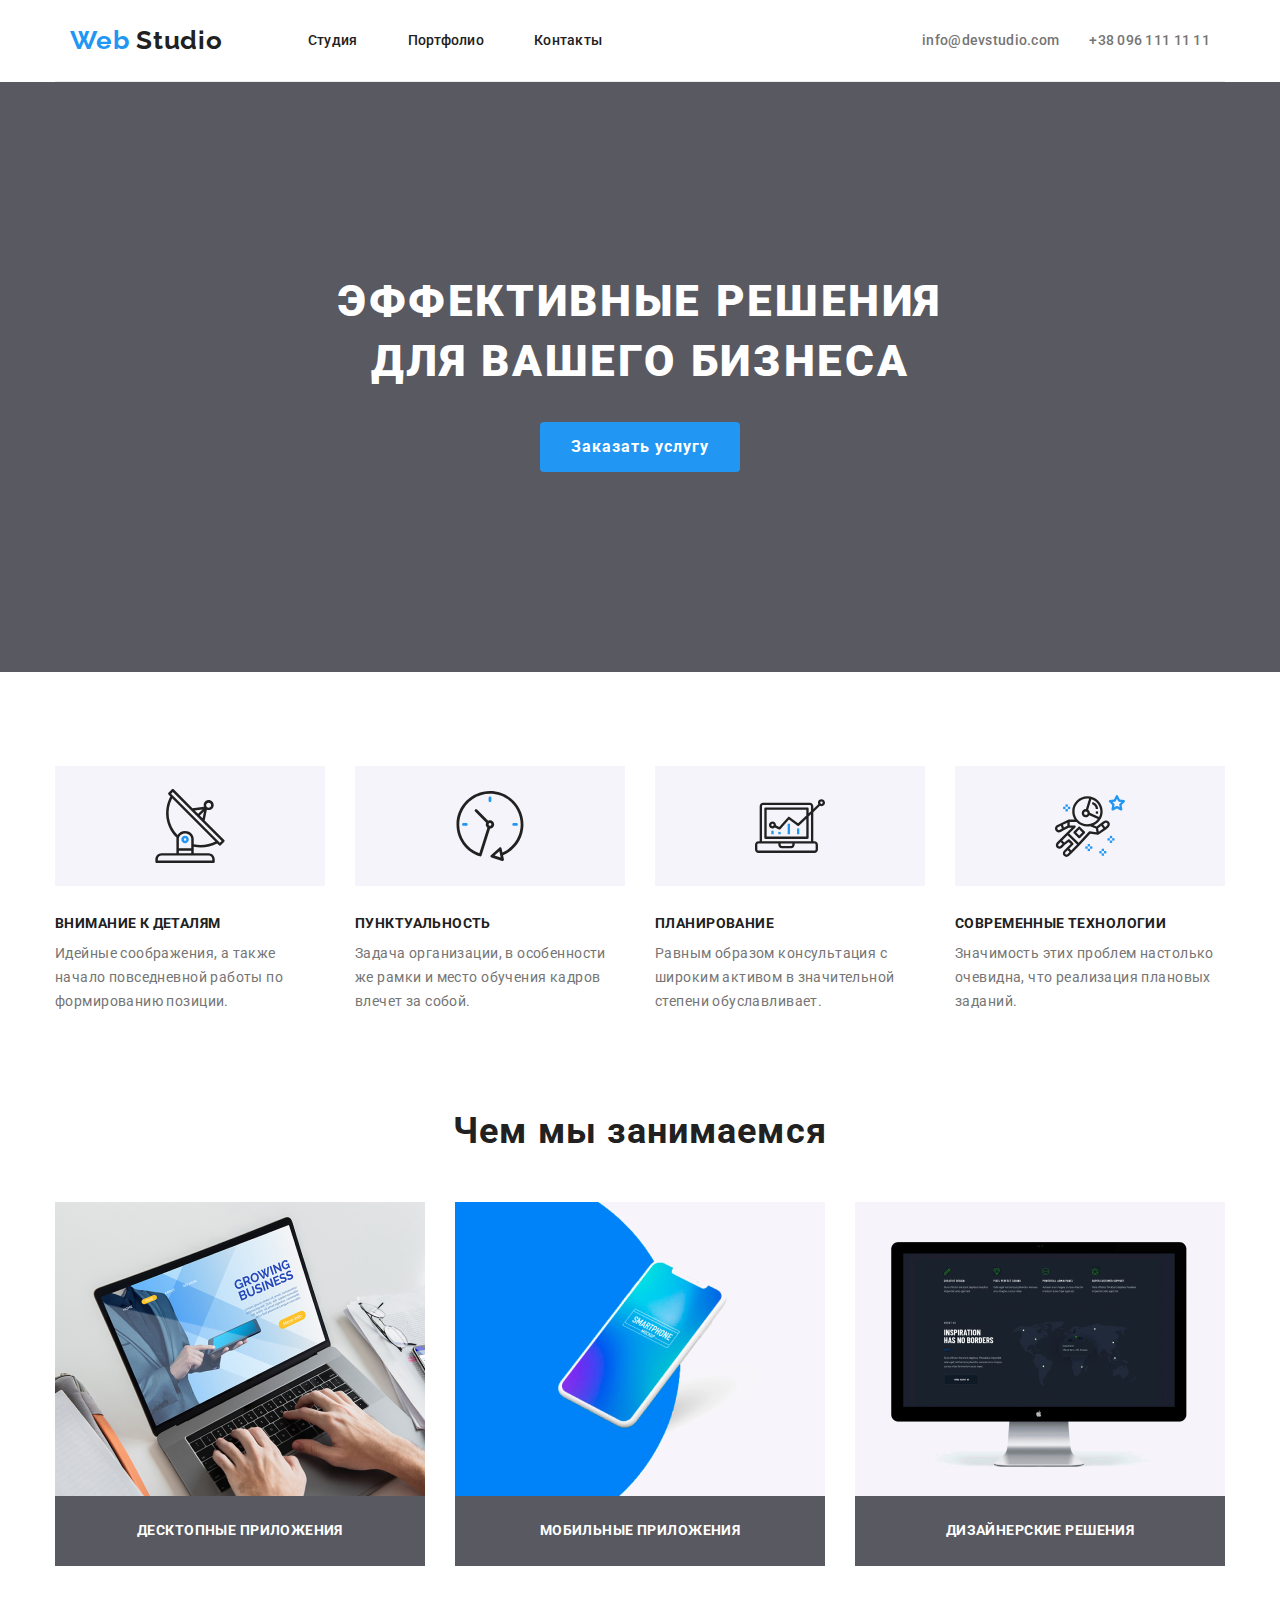
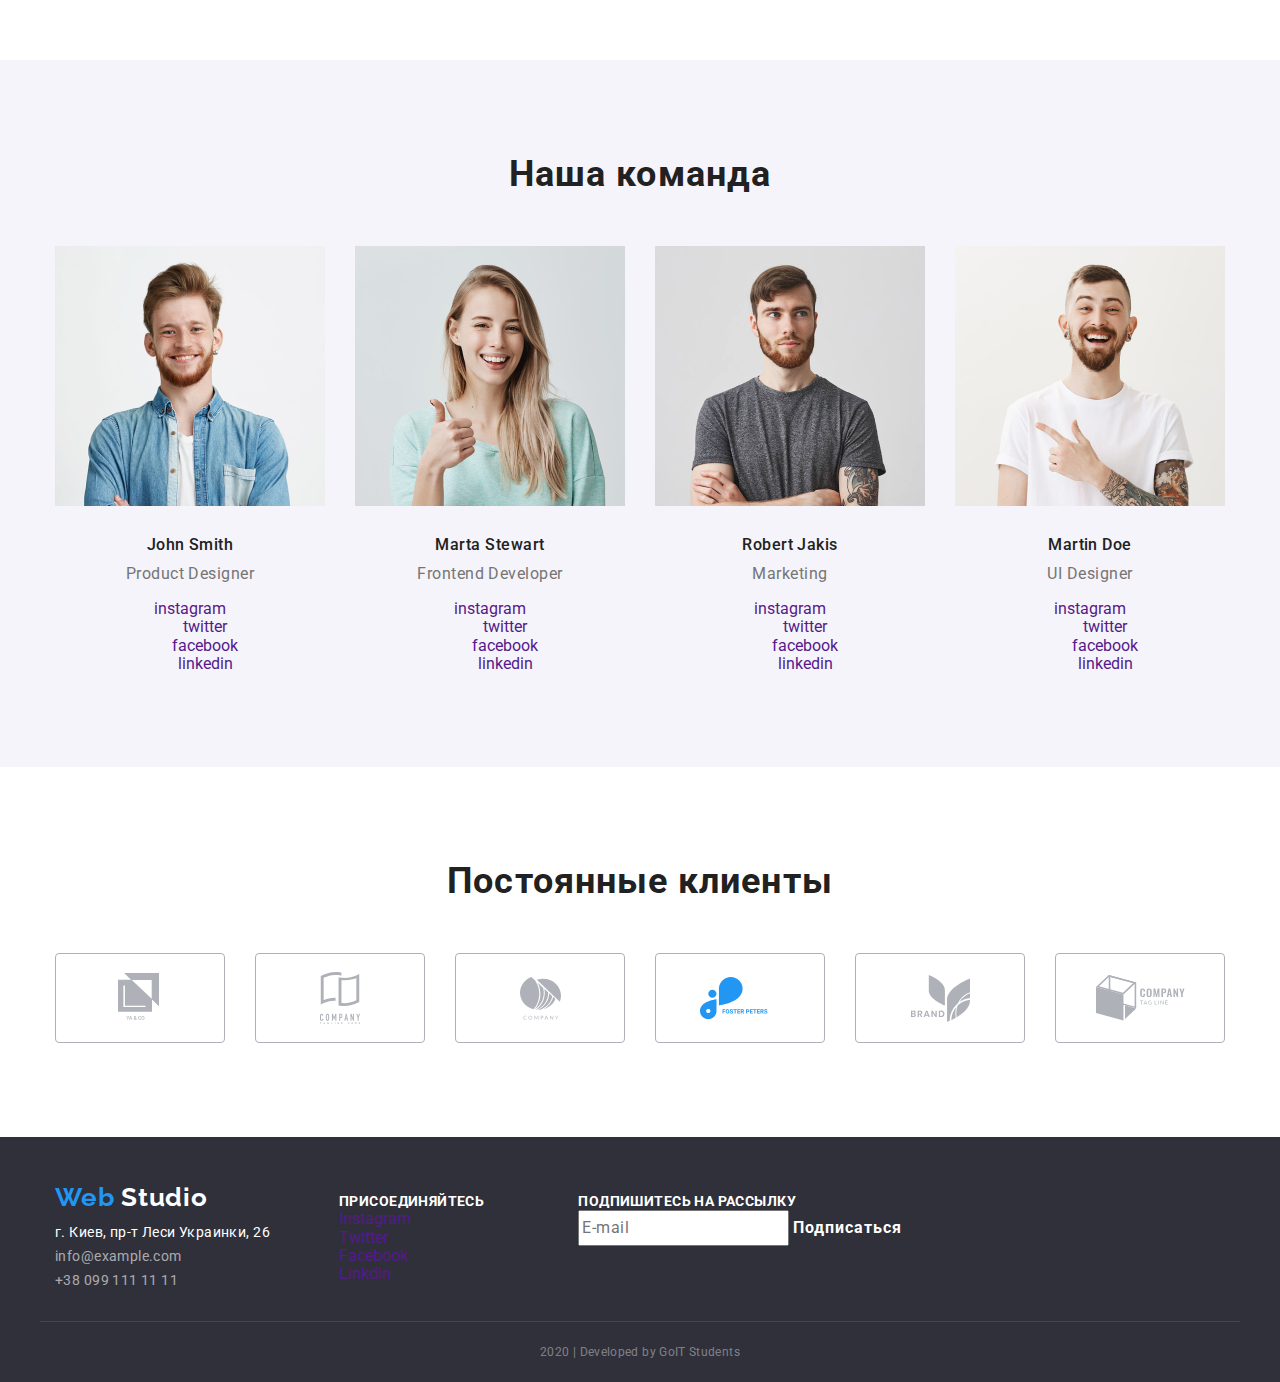
==== index.html @ 7da66ff7 "Добавление базовых файлов" ====
<!DOCTYPE html>
<html lang="ru">
  <head>
    <meta charset="UTF-8" />
    <meta name="viewport" content="width=device-width, initial-scale=1.0" />
    <title>home-work-1</title>
    <link
      href="https://fonts.googleapis.com/css2?family=Raleway:wght@700&family=Roboto:wght@400;500;700&display=swap"
      rel="stylesheet"
    />
    <link rel="stylesheet" href="./css/normalize.css" />
    <link rel="stylesheet" href="./css/styles.css" />
  </head>
  <body>
    <!-- Топ линия -->
    <header>
      <nav class="conteiner site-nav-main">
        <div class="conteiner site-nav-secondary">
          <a href="index.html" class="logo"
            ><span class="logo-firs-half">Web</span>
            <span class="logo-second-half">Studio</span>
          </a>
          <ul class="nav-list">
            <li class="nav-list-item"><a href="./index.html">Студия</a></li>
            <li class="nav-list-item">
              <a href="./portfolio.html">Портфолио</a>
            </li>
            <li class="nav-list-item"><a href="">Контакты</a></li>
          </ul>
          <ul class="contacts">
            <li>
              <a class="our-mail" href="mailto:info@devstudio.com"
                >info@devstudio.com</a
              >
            </li>
            <li>
              <a class="our-phone" href="tel:+38-096-111-11-11"
                >+38 096 111 11 11</a
              >
            </li>
          </ul>
        </div>
      </nav>
    </header>
    <main>
      <!-- Главный банер -->
      <div class="hero-banner">
        <h1 class="hero-title">Эффективные решения для вашего бизнеса</h1>
        <p class="hero-link-p">
          <a class="hero-link" href="">Заказать услугу</a>
        </p>
      </div>
      <!-- Наши преимущества -->
      <section class="advantages-section">
        <ul class="conteiner advantages-list">
          <li>
            <div class="image-conteiner">
              <img src="./images/antena.svg" alt="Антена" width="70" />
            </div>
            <h3>Внимание к деталям</h3>
            <p>
              Идейные соображения, а также начало повседневной работы по
              формированию позиции.
            </p>
          </li>
          <li>
            <div class="image-conteiner">
              <img src="./images/clock.svg" alt="Часы" width="70" />
            </div>
            <h3>Пунктуальность</h3>
            <p>
              Задача организации, в особенности же рамки и место обучения кадров
              влечет за собой.
            </p>
          </li>
          <li>
            <div class="image-conteiner">
              <img src="./images/diagram.svg" alt="Диаграмма" width="70" />
            </div>
            <h3>Планирование</h3>
            <p>
              Равным образом консультация с широким активом в значительной
              степени обуславливает.
            </p>
          </li>
          <li>
            <div class="image-conteiner">
              <img src="./images/astronaut.svg" alt="Астронавт" width="70" />
            </div>
            <h3>Современные технологии</h3>
            <p>
              Значимость этих проблем настолько очевидна, что реализация
              плановых заданий.
            </p>
          </li>
        </ul>
      </section>
      <!-- Чем мы занимаемся -->
      <section class="what-do-we-do-section">
        <div class="conteiner primery-what-do-we-do">
          <h2 class="what-do-we-do-title">Чем мы занимаемся</h2>

          <ul class="what-do-we-do-list">
            <li>
              <a href="">
                <img src="./images/leptop.png" alt="ноутбук" width="370" />
              </a>
              <p>Десктопные приложения</p>
            </li>
            <li>
              <a href="">
                <img src="./images/phone.png" alt="смартфон" width="370" />
              </a>
              <p>Мобильные приложения</p>
            </li>
            <li>
              <a href="">
                <img src="./images/monitor.png" alt="монитор" width="370" />
              </a>
              <p>Дизайнерские решения</p>
            </li>
          </ul>
        </div>
      </section>
      <!-- Наша команда -->
      <section class="our-team-section">
        <div class="conteiner our-team">
          <h2 class="our-team-title">Наша команда</h2>
          <ul class="our-team-list" lang="en">
            <li>
              <img
                src="./images/john-smith.png"
                alt="John Smith's photo"
                width="270"
              />
              <h3>John Smith</h3>
              <p>Product Designer</p>
              <!-- Социальные сети -->
              <ul class="networks">
                <li><a href="">instagram</a></li>
                <li><a href="">twitter</a></li>
                <li><a href="">facebook</a></li>
                <li><a href="">linkedin</a></li>
              </ul>
            </li>
            <li>
              <img
                src="./images/marta-stewart.png"
                alt="Marta Stewart's photo"
                width="270"
              />
              <h3>Marta Stewart</h3>
              <p>Frontend Developer</p>
              <!-- Социальные сети -->
              <ul class="networks">
                <li><a href="">instagram</a></li>
                <li><a href="">twitter</a></li>
                <li><a href="">facebook</a></li>
                <li><a href="">linkedin</a></li>
              </ul>
            </li>
            <li>
              <img
                src="./images/robert-jakis.png"
                alt="Robert Jakis's photo"
                width="270"
              />
              <h3>Robert Jakis</h3>
              <p>Marketing</p>
              <!-- Социальные сети -->
              <ul class="networks">
                <li><a href="">instagram</a></li>
                <li><a href="">twitter</a></li>
                <li><a href="">facebook</a></li>
                <li><a href="">linkedin</a></li>
              </ul>
            </li>
            <li>
              <img
                src="./images/martin-doe.png"
                alt="Martin Doe's photo"
                width="270"
              />
              <h3>Martin Doe</h3>
              <p>UI Designer</p>
              <!-- Социальные сети -->
              <ul class="networks">
                <li><a href="">instagram</a></li>
                <li><a href="">twitter</a></li>
                <li><a href="">facebook</a></li>
                <li><a href="">linkedin</a></li>
              </ul>
            </li>
          </ul>
        </div>
      </section>
      <!-- Постоянные клиенты -->
      <section class="cusnomer-section">
        <div class="conteiner customer">
          <h2 class="customer-title">Постоянные клиенты</h2>
          <ul class="customer-list">
            <li>
              <a href=""
                ><img src="./images/our-clients/logo-1.svg" alt="логотип 1"
              /></a>
            </li>
            <li>
              <a href=""
                ><img src="./images/our-clients/logo-2.svg" alt="логотип 2"
              /></a>
            </li>
            <li>
              <a href=""
                ><img src="./images/our-clients/logo-3.svg" alt="логотип 3"
              /></a>
            </li>
            <li>
              <a href=""
                ><img src="./images/our-clients/logo-4.svg" alt="логотип 4"
              /></a>
            </li>
            <li>
              <a href=""
                ><img src="./images/our-clients/logo-5.svg" alt="логотип 5"
              /></a>
            </li>
            <li>
              <a href=""
                ><img src="./images/our-clients/logo-6.svg" alt="логотип 6"
              /></a>
            </li>
          </ul>
        </div>
      </section>
    </main>
    <!-- Нижняя строка с контактами -->
    <footer>
      <section class="last-section">
        <div class="conteiner last-box">
          <div class="conteiner-logo&address">
            <p class="logo">
              <span class="logo-firs-half">Web</span>
              <span class="logo-seconf-half">Studio</span>
            </p>
            <address>
              <ul class="address-list">
                <li>г. Киев, пр-т Леси Украинки, 26</li>
                <li><a href="mailto:info@example.com">info@example.com</a></li>
                <li><a href="tel:+38-099-111-11-11">+38 099 111 11 11</a></li>
              </ul>
            </address>
          </div>
          <div class="conteiner-join-us">
            <p class="offer-to-join-us">Присоединяйтесь</p>
            <ul>
              <li><a href="">Instagram</a></li>
              <li><a href="">Twitter</a></li>
              <li><a href="">Facebook</a></li>
              <li><a href="">Linkdin</a></li>
            </ul>
          </div>
          <div class="conteiner-subscribe">
            <p class="offer-to-subscribe">Подпишитесь на рассылку</p>
            <input class="mail-sign" type="text" placeholder="E-mail" />
            <a class="subscribe-link" href="">Подписаться</a>
          </div>
        </div>
      </section>
      <div class="conteiner-developer">
        <p class="developer-information">2020 | Developed by GoIT Students</p>
      </div>
    </footer>
  </body>
</html>
---- css/styles.css ----
html {
  box-sizing: border-box;
}

*,
*::before,
*::after {
  box-sizing: inherit;
}

:root {
  --title-text-color: #212121;
  --secondary-text-color: #ffffff;
  --accent-text-color: #2196f3;
}

/*палитра
основной background: #E5E5E5
background блоков 1: #FFFFFF;
background блоков 2 #F5F4FA
ссылок rgba(47, 48, 58, 0.8);
background футера: #2F303A
background интерактивных элементов: rgba(33, 150, 243, 0.9)*/
/*
цвет основноготекста #757575
Цвет второстепенного текста #FFFFFF
цвет заголовков #212121
цвет 1 логотипа #2196F3;
цыет 2 логотипа #212121
Цвет акцентов #2196F3 */

body {
  margin: 0;
  font-family: "Roboto", sans-serif;

  color: #757575;
}

ul,
p,
h1 {
  margin-block-end: 0;
  margin-block-start: 0;
  padding-inline-start: 0;
}

li {
  list-style: none;
}
img {
  display: block;
}
.logo {
  margin: 0;
  font-family: "Raleway", sans-serif;
  font-weight: 700;
  font-size: 26px;
  line-height: 1.19;
  letter-spacing: 0.03em;
}

a {
  text-decoration: none;
}
/* Топ линия */
.logo-firs-half {
  color: #2196f3;
}
.logo-second-half {
  color: #212121;
}
.nav-list a:focus,
.nav-list a:hover {
  color: var(--accent-text-color);
}
.nav-list a {
  color: var(--title-text-color);
  font-weight: 500;
  font-size: 14px;
  line-height: 1.14em;
  letter-spacing: 0.02em;
}
.nav-list {
  display: inline-flex;
  padding: 0;
  margin: 0;
  margin-left: 85px;
}
.nav-list-item:not(:last-child) {
  margin-right: 50px;
}
.contacts {
  margin: 0;
  padding: 0;
  display: inline-flex;
  margin-left: auto;
}
.conteiner {
  padding-left: 15px;
  padding-right: 15px;
  width: 1200px;
  margin-left: auto;
  margin-right: auto;
}
.site-nav-main {
  display: flex;
  align-items: center;
}
.site-nav-secondary {
  display: flex;
  align-items: center;
  padding-top: 25px;
  padding-bottom: 25px;
  border-bottom: 1px solid #ececec;
}
.contacts .our-mail {
  margin-right: 30px;
  font-weight: 500;
  font-size: 14px;
  line-height: 1.14em;
  letter-spacing: 0.02em;
  color: #757575;
}
.contacts .our-mail:focus,
.contacts .our-mail:hover {
  color: var(--accent-text-color);
}
.contacts .our-phone {
  font-weight: 500;
  font-size: 14px;
  line-height: 1.14em;
  letter-spacing: 0.02em;
  color: #757575;
}
.contacts .our-phone:focus,
.contacts .our-phone:hover {
  color: var(--accent-text-color);
}
/* Главный банер */
.hero-banner {
  text-align: center;
  padding-top: 190px;
  padding-bottom: 200px;
  background: rgba(47, 48, 58, 0.8);
}
.hero-title {
  display: inline-block;
  max-width: 696px;
  margin-bottom: 30px;
  font-weight: 900;
  font-size: 44px;
  line-height: 1.36em;
  letter-spacing: 0.06em;
  text-transform: uppercase;
  color: var(--secondary-text-color);
}
.hero-link {
  min-width: 200px;
  display: inline-block;
  padding: 10px 31px;
  border: transparent;
  border-radius: 4px;
  text-align: center;
  font-weight: 700;
  font-size: 16px;
  line-height: 1.87em;
  letter-spacing: 0.06em;
  color: var(--secondary-text-color);
  min-height: 50px;
  background: #2196f3;
}
.hero-link:focus,
.hero-link:hover {
  color: var(--accent-text-color);
}
/* Наши преимущества */
.advantages-section {
  padding-bottom: 94px;
  padding-top: 94px;
}
.our-advantages {
  display: flex;
}
.advantages-list {
  display: flex;
  flex-direction: row;
  justify-content: space-between;
}
.advantages-list li {
  border-radius: 4px;
  width: 270px;
}
.image-conteiner {
  display: flex;
  justify-content: center;
  align-items: center;
  height: 120px;
  background: #f5f4fa;
  margin-bottom: 30px;
}
.advantages-list img {
  display: block;
}
.advantages-list h3 {
  display: block;
  height: 16px;
  margin: 0;
  font-weight: 700;
  font-size: 14px;
  line-height: 1.14em;
  letter-spacing: 0.03em;
  text-transform: uppercase;
  color: var(--title-text-color);
  margin-bottom: 10px;
}

.advantages-list p {
  display: block;
  height: 75px;
  margin: 0;
  font-size: 14px;
  line-height: 1.71;
  letter-spacing: 0.03em;
}
/* Чем мы занимаемся */
.what-do-we-do-section {
  padding-bottom: 94px;
}
.primery-what-do-we-do {
  display: flex;
  flex-direction: column;
  text-align: center;
}
.what-do-we-do-list {
  display: flex;
  flex-direction: row;
  margin-top: 50px;
  flex-wrap: nowrap;
}

.what-do-we-do-title {
  margin: 0;
  font-weight: 700;
  font-size: 36px;
  line-height: 1.16em;
  letter-spacing: 0.03em;
  color: var(--title-text-color);
}
.what-do-we-do-list li {
  display: flex;
  flex-direction: column;
}
.what-do-we-do-list li:not(:first-child) {
  margin-left: 30px;
}
.what-do-we-do-list p {
  height: 70px;
  display: inline-block;
  text-align: center;
  padding-top: 27px;
  padding-bottom: 27px;
  background: rgba(47, 48, 58, 0.8);
  font-weight: 700;
  font-size: 14px;
  line-height: 1.14em;
  letter-spacing: 0.03em;
  text-transform: uppercase;
  color: var(--secondary-text-color);
}
.what-do-we-do-list a:focus,
.what-do-we-do-list a:hover {
  color: var(--accent-text-color);
}
/* Наша команда */
.our-team-section {
  background: #f5f4fa;
  padding-top: 94px;
  padding-bottom: 94px;
}
.our-team {
  text-align: center;
}
.our-team-title {
  margin-block-end: 0;
  margin-block-start: 0;
  font-weight: 700;
  font-size: 36px;
  line-height: 1.16em;
  letter-spacing: 0.03em;
  color: var(--title-text-color);
}
.our-team-list {
  display: flex;
  margin-top: 50px;
}
.our-team-list li:not(:first-child) {
  margin-left: 30px;
}
.our-team-list h3 {
  margin: 0;
  margin-top: 30px;
  font-weight: 500;
  font-size: 16px;
  line-height: 1.18em;
  letter-spacing: 0.03em;
  color: var(--title-text-color);
}
.our-team-list p {
  margin: 0;
  margin-top: 10px;
  font-size: 16px;
  line-height: 1.18em;
  letter-spacing: 0.03em;
}
.networks {
  margin-top: 16px;
}
/* Постоянные клиенты */
.cusnomer-section {
  padding-top: 94px;
  padding-bottom: 94px;
}
.customer {
  text-align: center;
}
.customer-list {
  display: flex;
  margin-top: 50px;
}

.customer-list li {
  display: flex;
  align-items: center;
  justify-content: center;
  width: 170px;
  height: 90px;
  border: 1px solid #afb1b8;
  border-radius: 4px;
}
.customer-list li:not(:first-child) {
  margin-left: 30px;
}
.customer-list a {
  display: inline-block;
}
.customer-title {
  margin: 0;
  font-weight: 700;
  font-size: 36px;
  line-height: 1.16em;
  letter-spacing: 0.03em;
  color: var(--title-text-color);
}

/* Нижняя строка с контактами */

footer {
  background: #2f303a;
}
.last-box {
  display: flex;
  align-items: baseline;
  padding-top: 45px;
  padding-bottom: 28px;
  border-bottom: 1px solid rgba(255, 255, 255, 0.1);
}
footer .logo-seconf-half {
  color: #ffffff;
}

.address-list {
  margin-top: 8px;
}

.address-list li {
  font-weight: 400;
  font-size: 14px;
  line-height: 1.71em;
  letter-spacing: 0.03em;
  color: var(--secondary-text-color);
  font-style: normal;
}
.address-list a {
  font-weight: 400;
  font-size: 14px;
  line-height: 1.71em;
  letter-spacing: 0.03em;
  color: rgba(255, 255, 255, 0.6);
  font-style: normal;
}
.address-list a:focus,
.address-list a:hover {
  color: var(--accent-text-color);
}
.conteiner-join-us {
  margin-left: 69px;
}
.offer-to-join-us {
  margin: 0;
  font-weight: 700;
  font-size: 14px;
  line-height: 1.14em;
  letter-spacing: 0.03em;
  text-transform: uppercase;
  color: var(--secondary-text-color);
}
.conteiner-subscribe {
  margin-left: 94px;
}
.offer-to-subscribe {
  margin: 0;
  font-weight: 700;
  font-size: 14px;
  line-height: 1.14em;
  letter-spacing: 0.03em;
  text-transform: uppercase;
  color: var(--secondary-text-color);
}

.mail-sign {
  font-size: 16px;
  line-height: 1.87em;
  letter-spacing: 0.03em;
  color: rgba(255, 255, 255, 0.6);
}

.subscribe-link {
  font-weight: 700;
  font-size: 16px;
  line-height: 1.87em;
  letter-spacing: 0.06em;
  color: var(--secondary-text-color);
}
.subscribe-link:focus,
.subscribe-link:hover {
  color: var(--accent-text-color);
}
.conteiner-developer {
  height: 60px;
  text-align: center;
  padding-top: 18px;
  padding-bottom: 21px;
}
.developer-information {
  display: block;
  font-size: 12px;
  line-height: 2em;
  letter-spacing: 0.03em;
  color: rgba(255, 255, 255, 0.4);
}
/* Основная секция портфолио */
.main-section {
  display: flex;
  flex-direction: column;
  padding-top: 94px;
  padding-bottom: 94px;
}

.portfolio-filtr-list {
  display: flex;
  margin-left: auto;
  margin-right: auto;
  margin-bottom: 50px;
}

.portfolio-filtr-list li {
  background: #f5f4fa;
  border-radius: 4px;
}
.portfolio-filtr-list li:not(:first-child) {
  margin-left: 8px;
}

.portfolio-filtr-list a {
  display: inline-block;
  padding: 6px 22px;

  align-items: baseline;
  font-weight: 500;
  font-size: 16px;
  line-height: 1.62em;
  letter-spacing: 0.03em;
  color: var(--title-text-color);
}
.portfolio-filtr-list a:focus,
.portfolio-filtr-list a:hover {
  color: var(--accent-text-color);
}
.portfolio-item-list {
  display: flex;
  flex-wrap: wrap;
}
.portfolio-item {
  width: 370px;
}
.portfolio-item:not(:nth-child(3n + 1)) {
  margin-left: 30px;
}
.portfolio-item:not(:nth-last-child(-n + 3)) {
  margin-bottom: 30px;
}
.item-comment {
  display: none;
  font-size: 18px;
  line-height: 1.56em;
  letter-spacing: 0.03em;
  color: var(--secondary-text-color);
}
.portfolio-item-link {
  display: block;
}
.card-content {
  padding: 20px 24px;
  background: #ffffff;
  border-left: 1px solid #eeeeee;
  border-right: 1px solid #eeeeee;
  border-bottom: 1px solid #eeeeee;
}
.portfolio-item-title {
  padding-top: 20px;
  font-weight: 700;
  font-size: 18px;
  line-height: 2em;
  letter-spacing: 0.06em;
  color: var(--title-text-color);
}
.portfolio-item-title:focus,
.portfolio-item-title:hover {
  color: var(--accent-text-color);
}
.portfolio-item-type {
  display: inline-block;
  margin-top: 4px;
  font-size: 16px;
  line-height: 1.87em;
  letter-spacing: 0.03em;
  color: #757575;
}

.portfolio-item-type:focus,
.portfolio-item-type:hover {
  color: var(--accent-text-color);
}
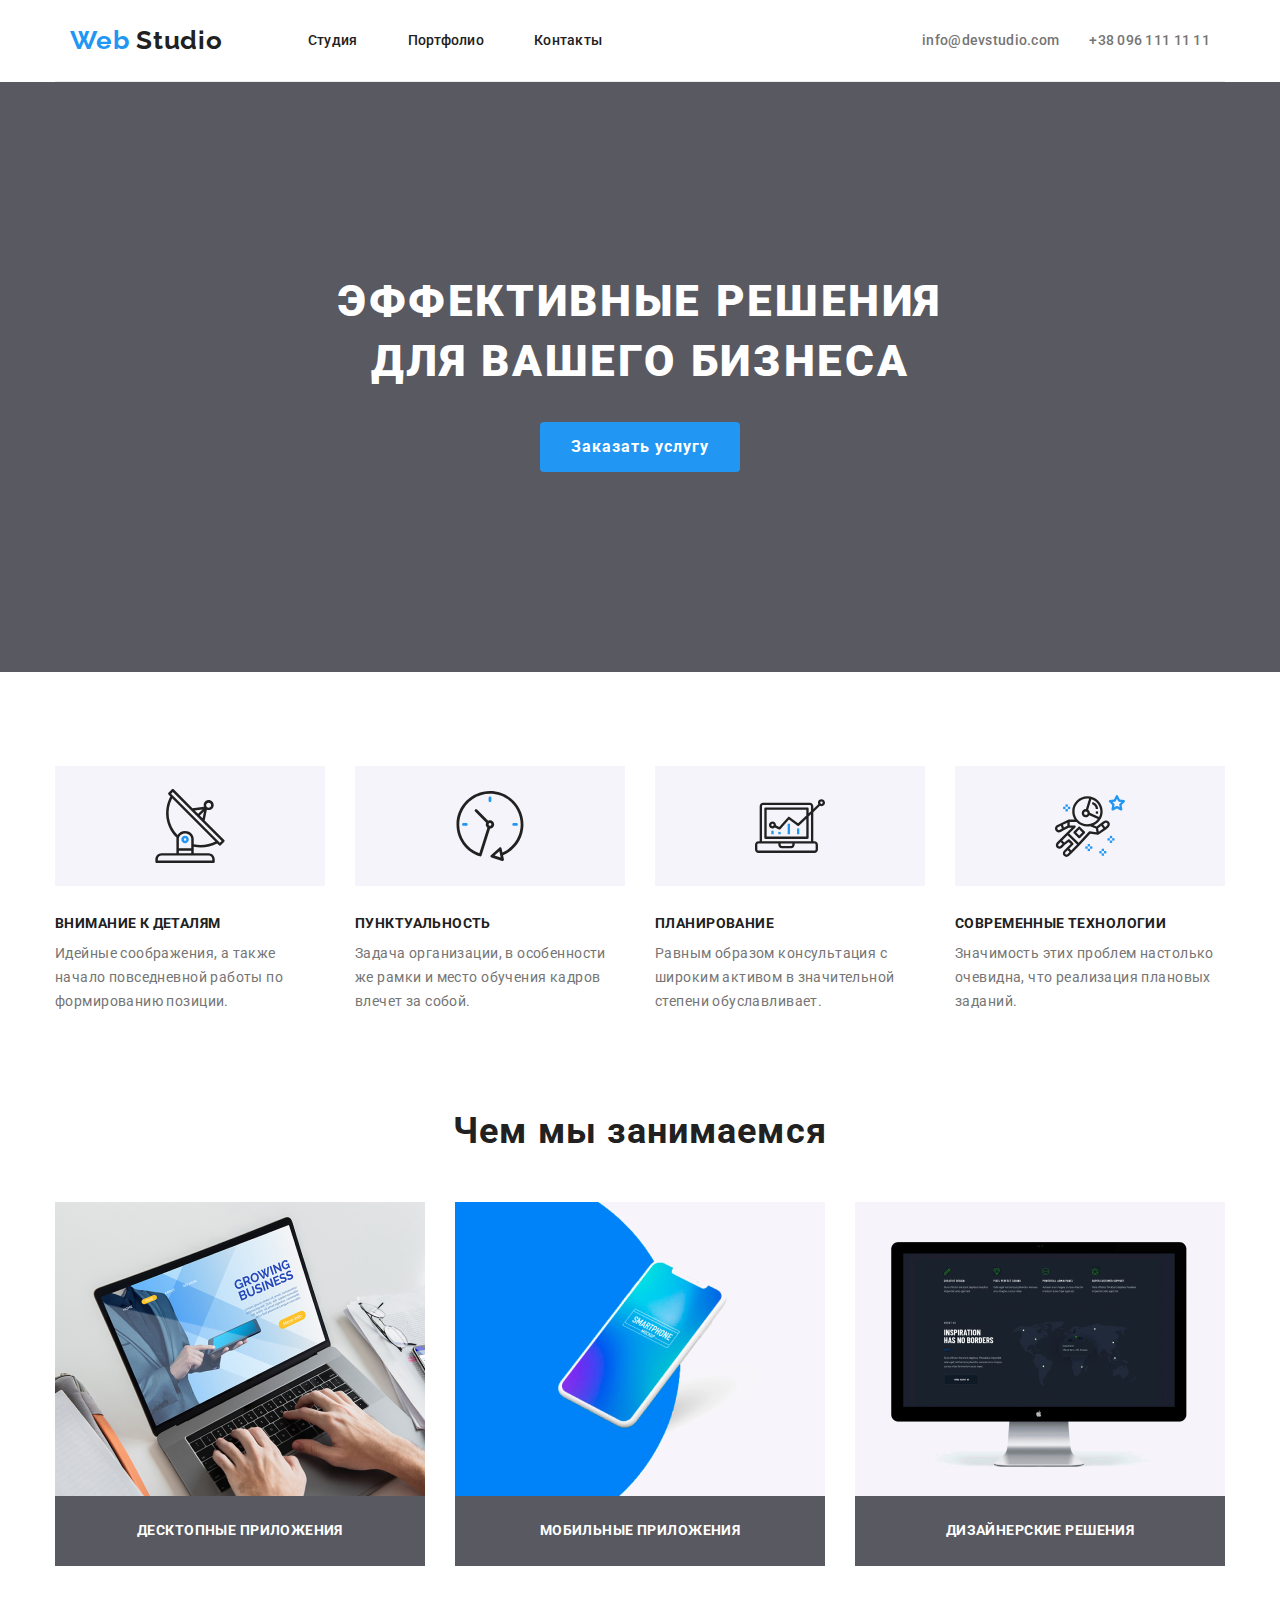
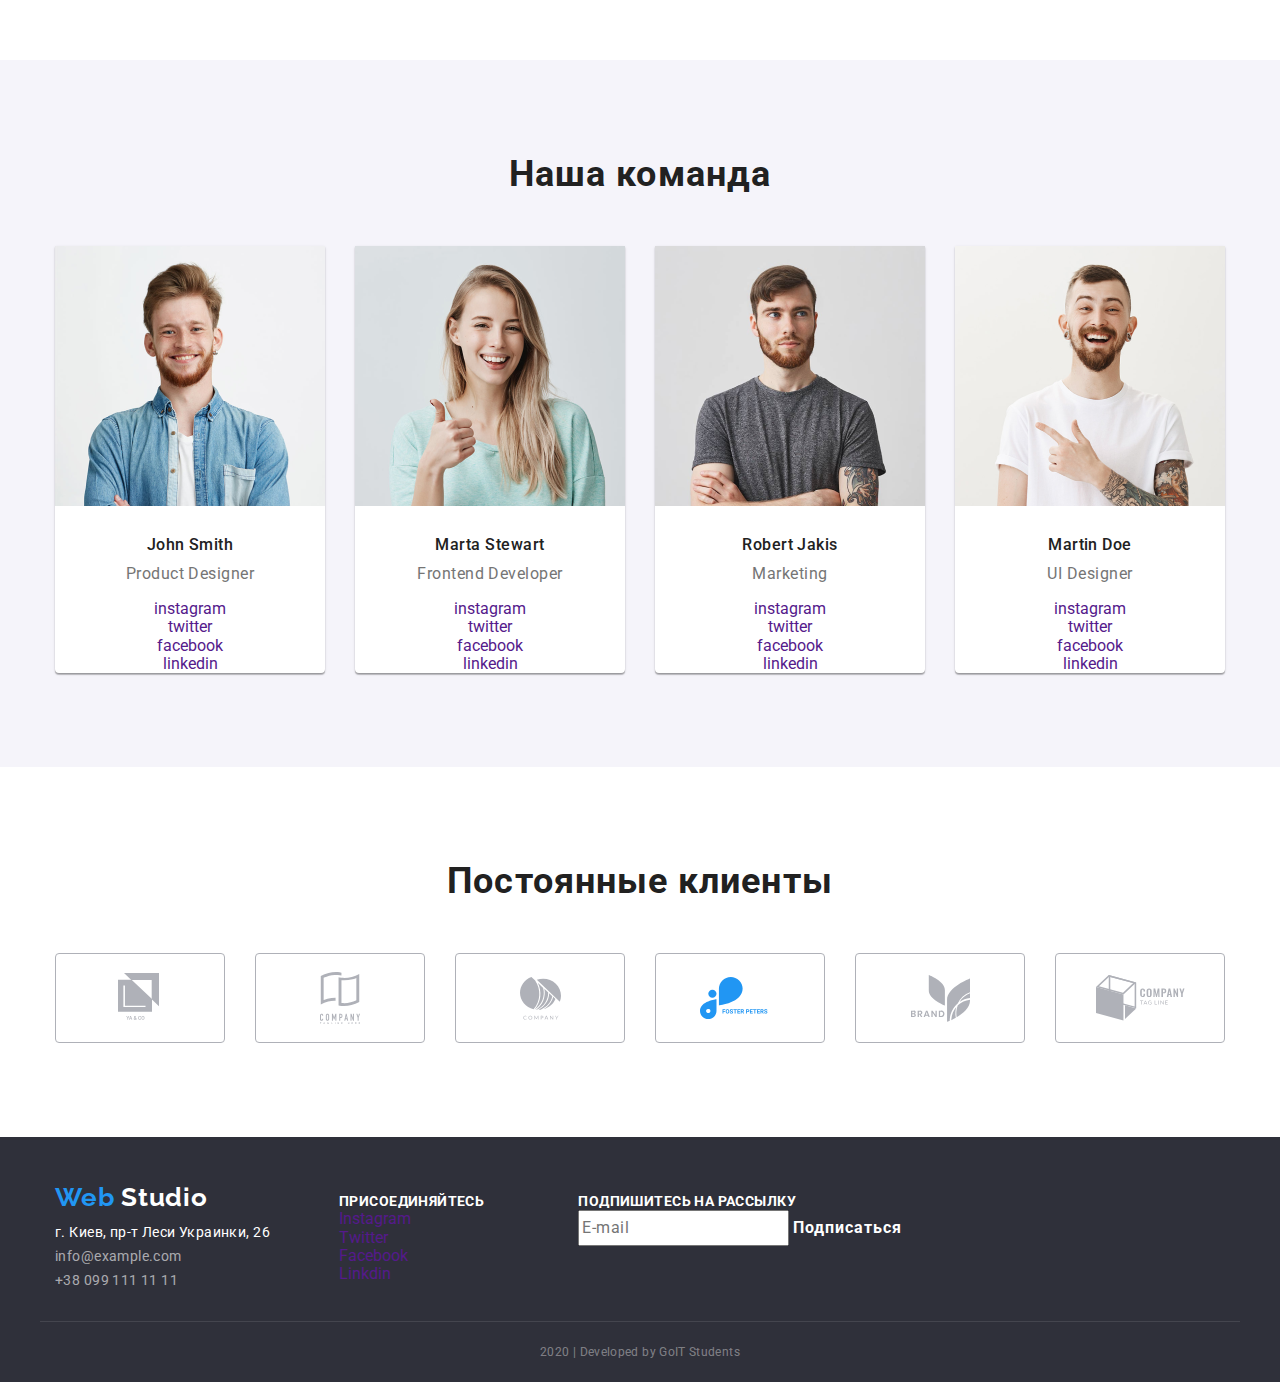
==== commit b7b75394: "Оптимизированы изображения" ====
--- a/index.html
+++ b/index.html
@@ -127,7 +127,7 @@
         <div class="conteiner our-team">
           <h2 class="our-team-title">Наша команда</h2>
           <ul class="our-team-list" lang="en">
-            <li>
+            <li class="our-team-item">
               <img
                 src="./images/john-smith.png"
                 alt="John Smith's photo"
@@ -143,7 +143,7 @@
                 <li><a href="">linkedin</a></li>
               </ul>
             </li>
-            <li>
+            <li class="our-team-item">
               <img
                 src="./images/marta-stewart.png"
                 alt="Marta Stewart's photo"
@@ -159,7 +159,7 @@
                 <li><a href="">linkedin</a></li>
               </ul>
             </li>
-            <li>
+            <li class="our-team-item">
               <img
                 src="./images/robert-jakis.png"
                 alt="Robert Jakis's photo"
@@ -175,7 +175,7 @@
                 <li><a href="">linkedin</a></li>
               </ul>
             </li>
-            <li>
+            <li class="our-team-item">
               <img
                 src="./images/martin-doe.png"
                 alt="Martin Doe's photo"
--- a/css/styles.css
+++ b/css/styles.css
@@ -141,6 +141,7 @@
   text-align: center;
   padding-top: 190px;
   padding-bottom: 200px;
+  background-image: url(../images/Header-img-opt.jpg);
   background: rgba(47, 48, 58, 0.8);
 }
 .hero-title {
@@ -293,10 +294,16 @@
   display: flex;
   margin-top: 50px;
 }
-.our-team-list li:not(:first-child) {
+.our-team-item:not(:first-child) {
   margin-left: 30px;
 }
-.our-team-list h3 {
+.our-team-item {
+  background: #ffffff;
+  box-shadow: 0px 2px 1px rgba(0, 0, 0, 0.2), 0px 1px 1px rgba(0, 0, 0, 0.14),
+    0px 1px 3px rgba(0, 0, 0, 0.12);
+  border-radius: 0px 0px 4px 4px;
+}
+.our-team-item h3 {
   margin: 0;
   margin-top: 30px;
   font-weight: 500;
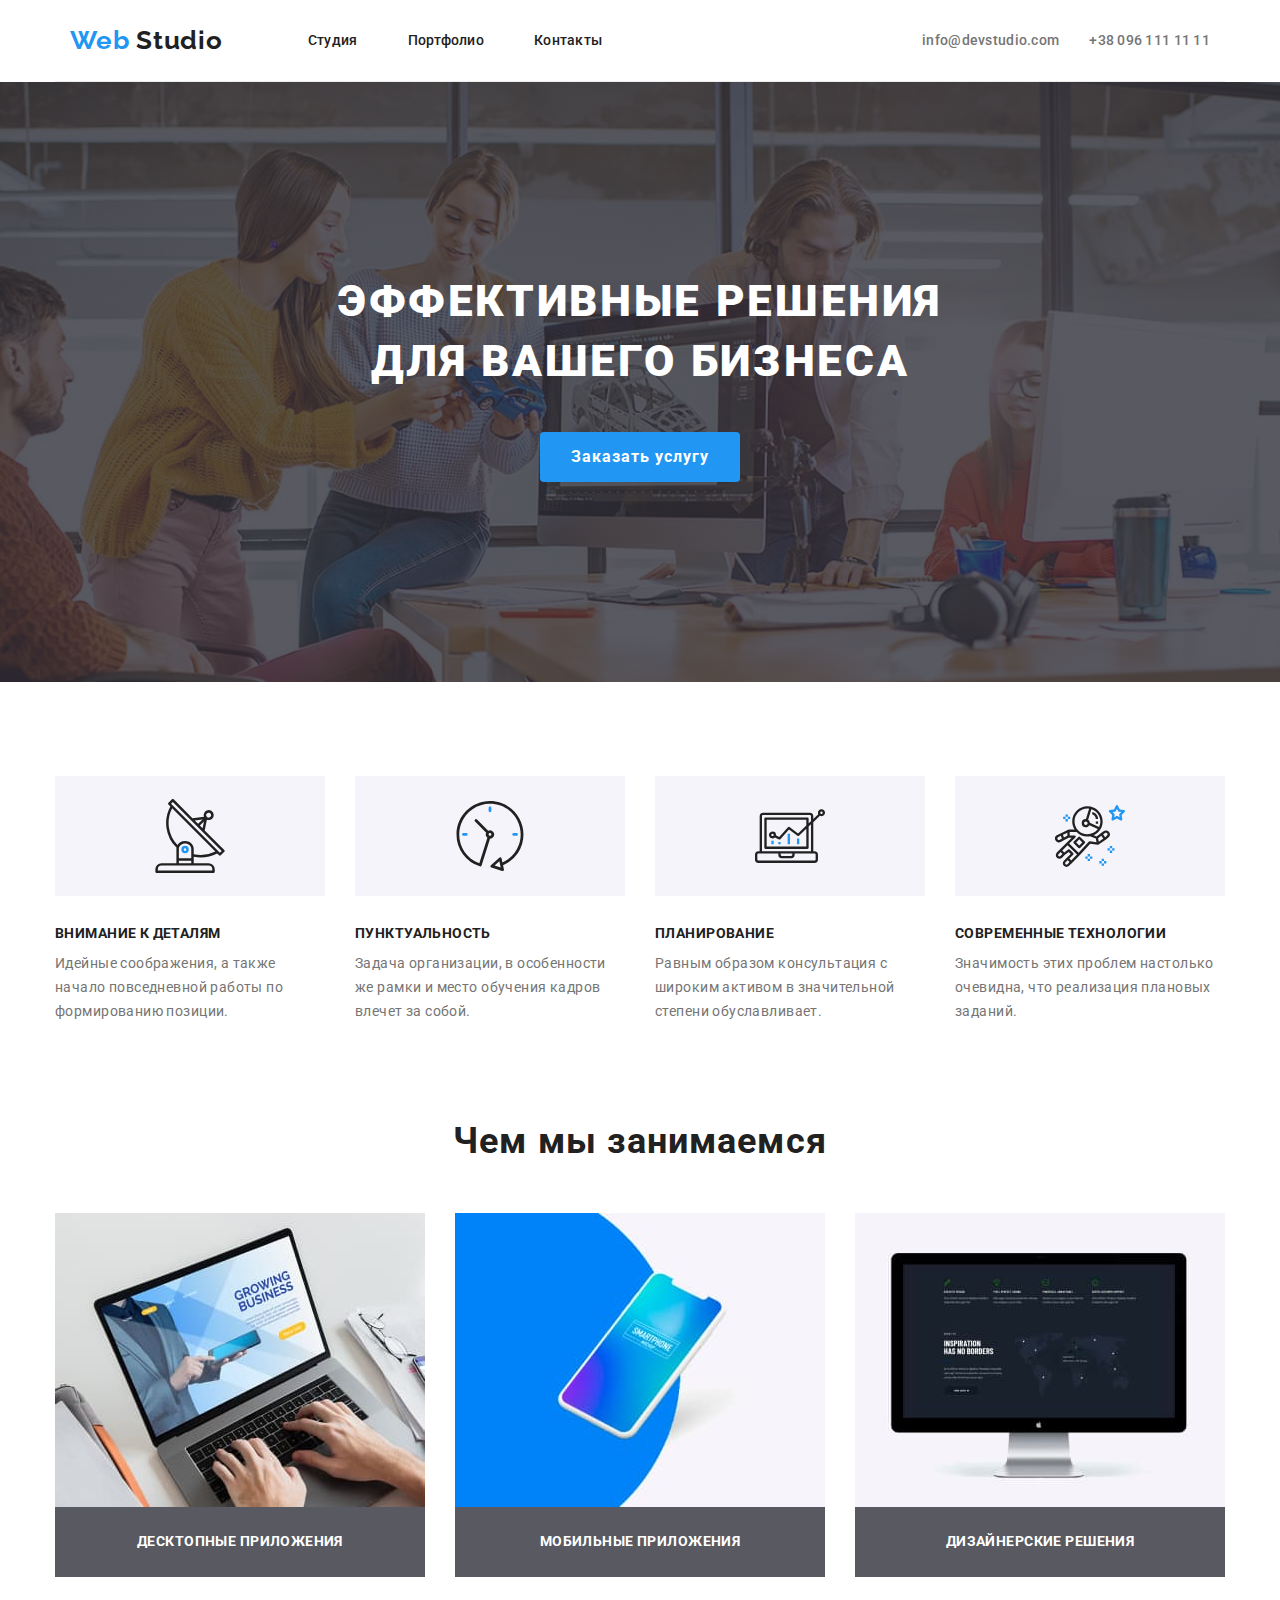
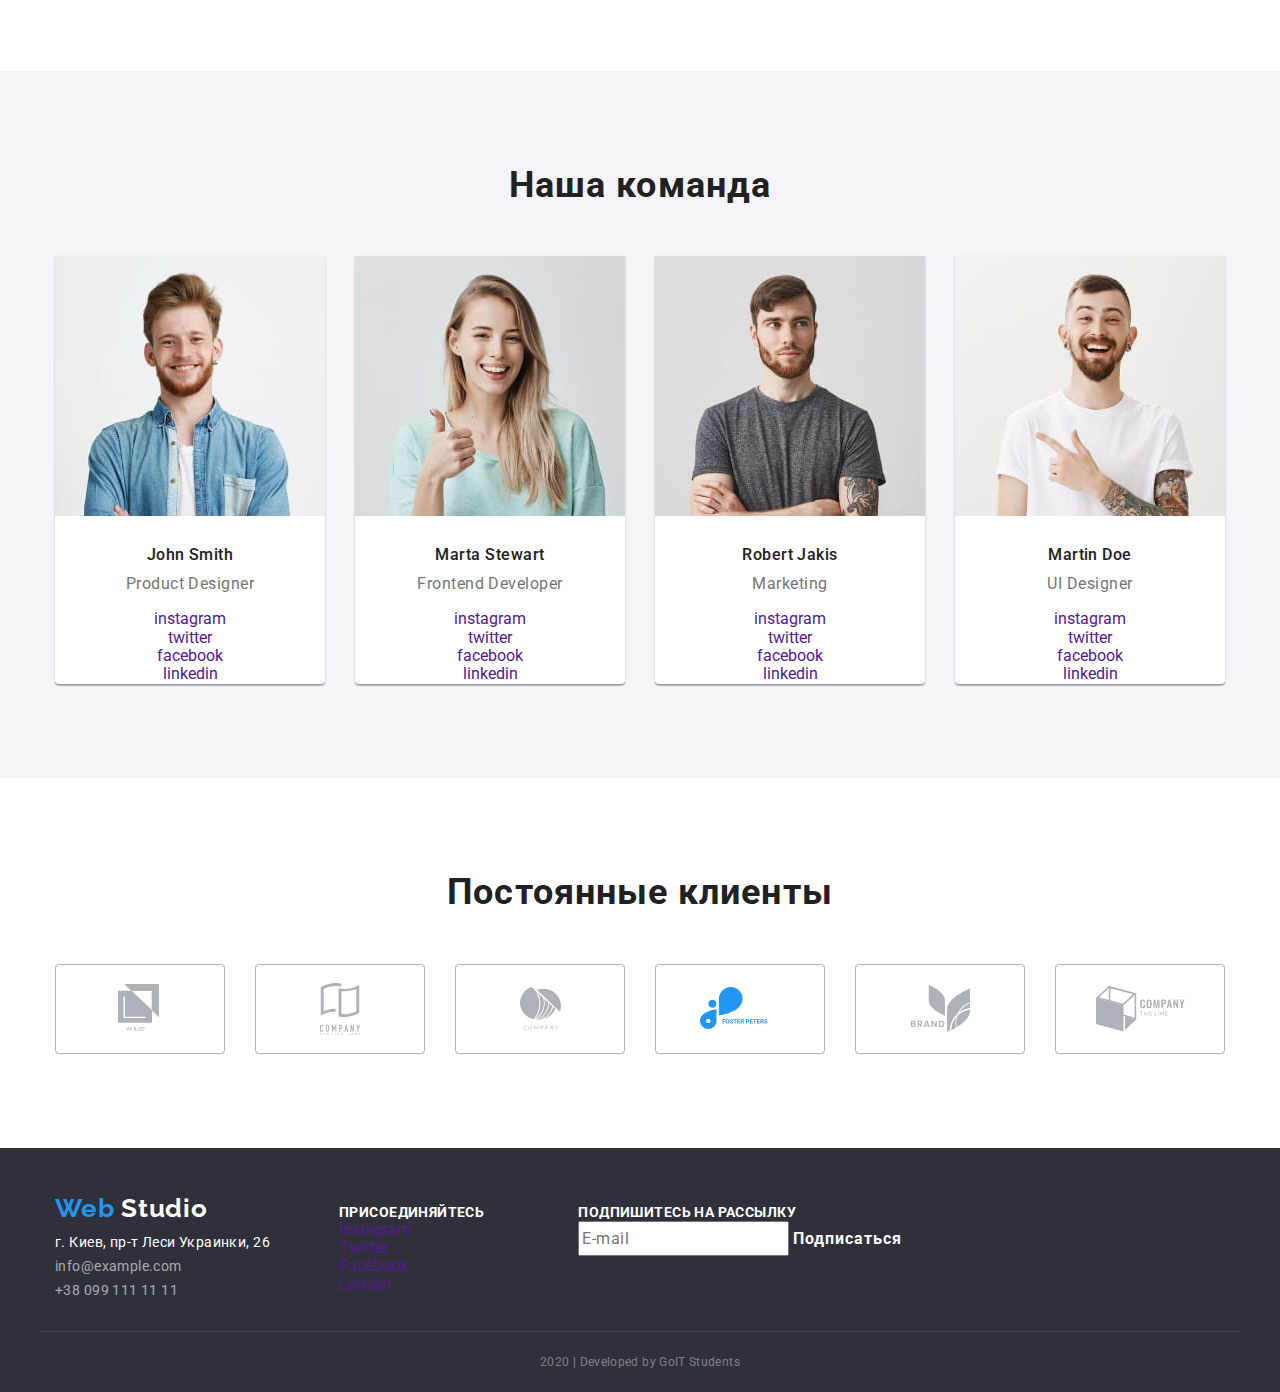
==== commit 3db9c3de: "Изенены растровые" ====
--- a/index.html
+++ b/index.html
@@ -103,19 +103,19 @@
           <ul class="what-do-we-do-list">
             <li>
               <a href="">
-                <img src="./images/leptop.png" alt="ноутбук" width="370" />
+                <img src="./images/leptop.jpg" alt="ноутбук" width="370" />
               </a>
               <p>Десктопные приложения</p>
             </li>
             <li>
               <a href="">
-                <img src="./images/phone.png" alt="смартфон" width="370" />
+                <img src="./images/phone.jpg" alt="смартфон" width="370" />
               </a>
               <p>Мобильные приложения</p>
             </li>
             <li>
               <a href="">
-                <img src="./images/monitor.png" alt="монитор" width="370" />
+                <img src="./images/monitor.jpg" alt="монитор" width="370" />
               </a>
               <p>Дизайнерские решения</p>
             </li>
@@ -129,7 +129,7 @@
           <ul class="our-team-list" lang="en">
             <li class="our-team-item">
               <img
-                src="./images/john-smith.png"
+                src="./images/john-smith.jpg"
                 alt="John Smith's photo"
                 width="270"
               />
@@ -145,7 +145,7 @@
             </li>
             <li class="our-team-item">
               <img
-                src="./images/marta-stewart.png"
+                src="./images/marta-stewart.jpg"
                 alt="Marta Stewart's photo"
                 width="270"
               />
@@ -161,7 +161,7 @@
             </li>
             <li class="our-team-item">
               <img
-                src="./images/robert-jakis.png"
+                src="./images/robert-jakis.jpg"
                 alt="Robert Jakis's photo"
                 width="270"
               />
@@ -177,7 +177,7 @@
             </li>
             <li class="our-team-item">
               <img
-                src="./images/martin-doe.png"
+                src="./images/martin-doe.jpg"
                 alt="Martin Doe's photo"
                 width="270"
               />
--- a/css/styles.css
+++ b/css/styles.css
@@ -138,16 +138,25 @@
 }
 /* Главный банер */
 .hero-banner {
+  max-width: 1600px;
+  height: 600px;
   text-align: center;
   padding-top: 190px;
   padding-bottom: 200px;
-  background-image: url(../images/Header-img-opt.jpg);
   background: rgba(47, 48, 58, 0.8);
+  background-image: linear-gradient(
+      rgba(47, 48, 58, 0.8),
+      rgba(47, 48, 58, 0.8)
+    ),
+    url(../images/Header-img.jpg);
+  background-repeat: no-repeat;
+  background-position: center;
+  background-size: cover;
 }
 .hero-title {
   display: inline-block;
   max-width: 696px;
-  margin-bottom: 30px;
+  margin-bottom: 40px;
   font-weight: 900;
   font-size: 44px;
   line-height: 1.36em;
@@ -442,6 +451,7 @@
 .subscribe-link:hover {
   color: var(--accent-text-color);
 }
+
 .conteiner-developer {
   height: 60px;
   text-align: center;
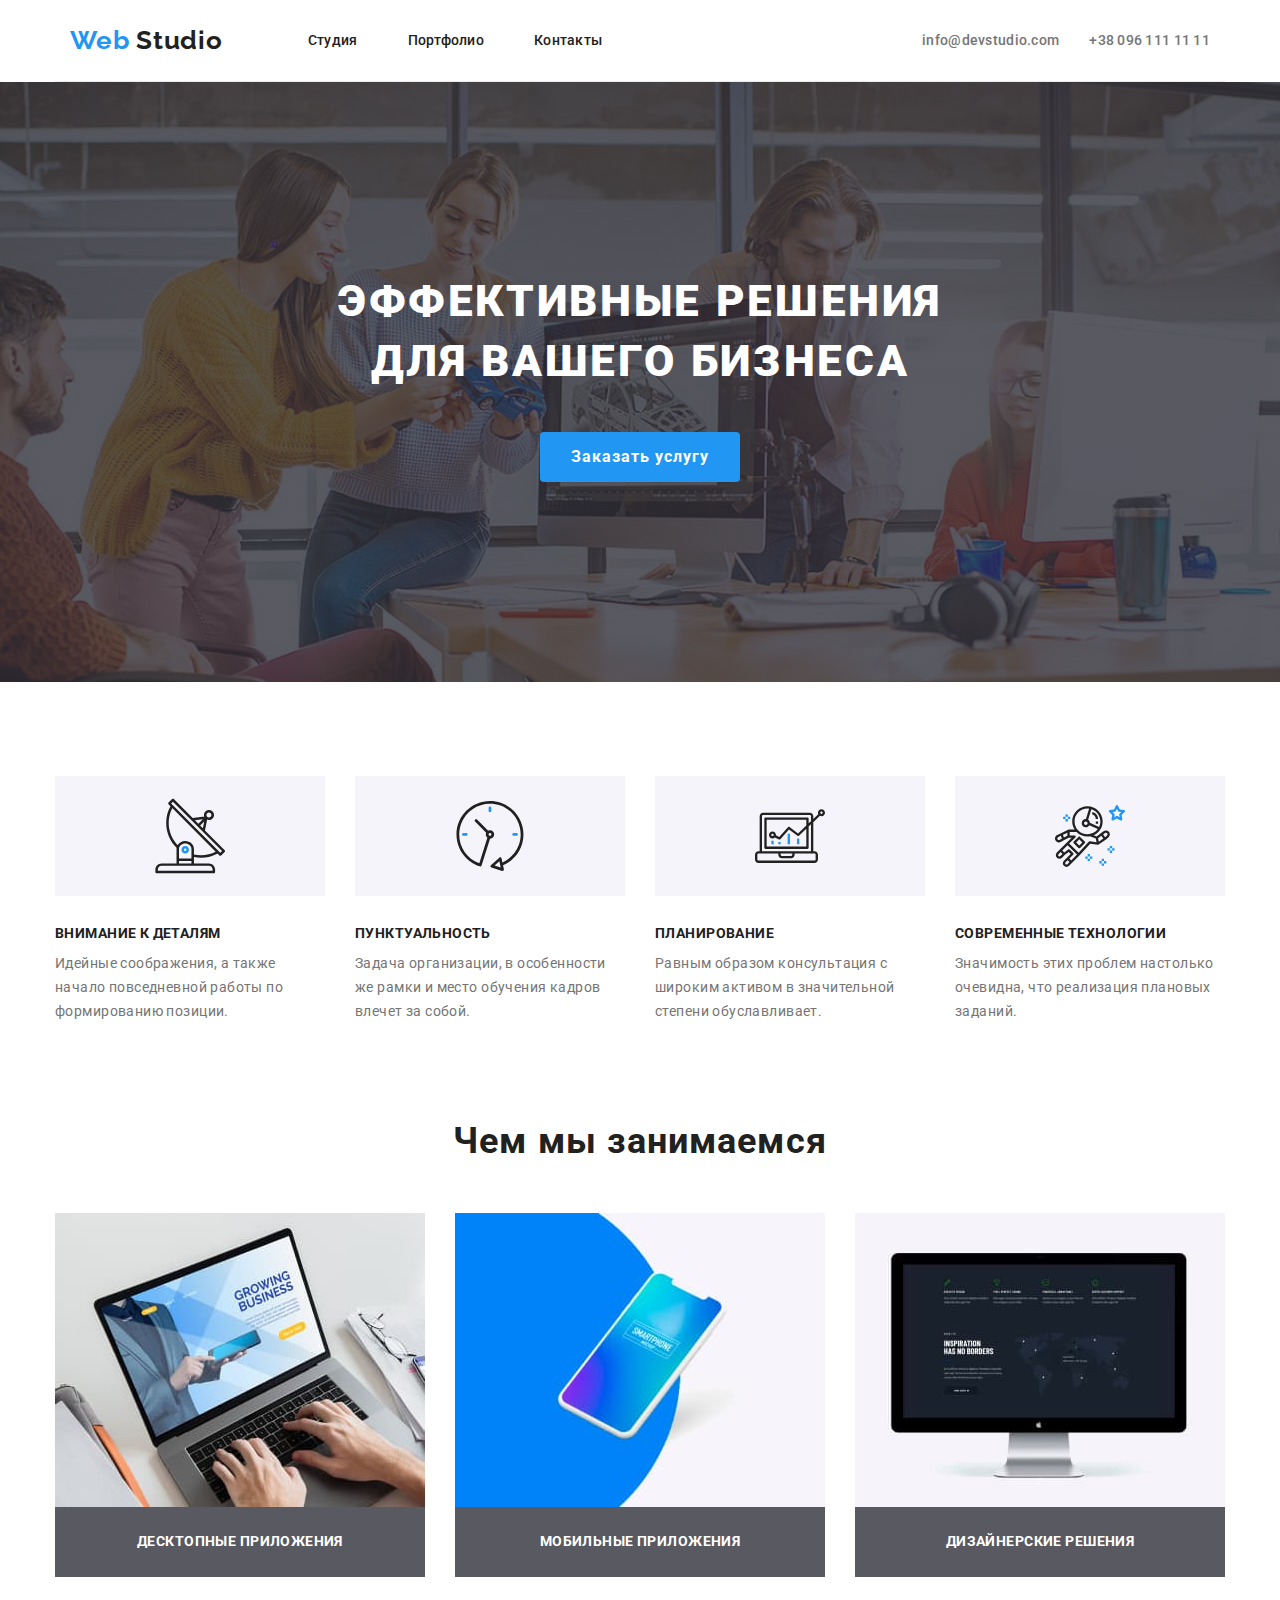
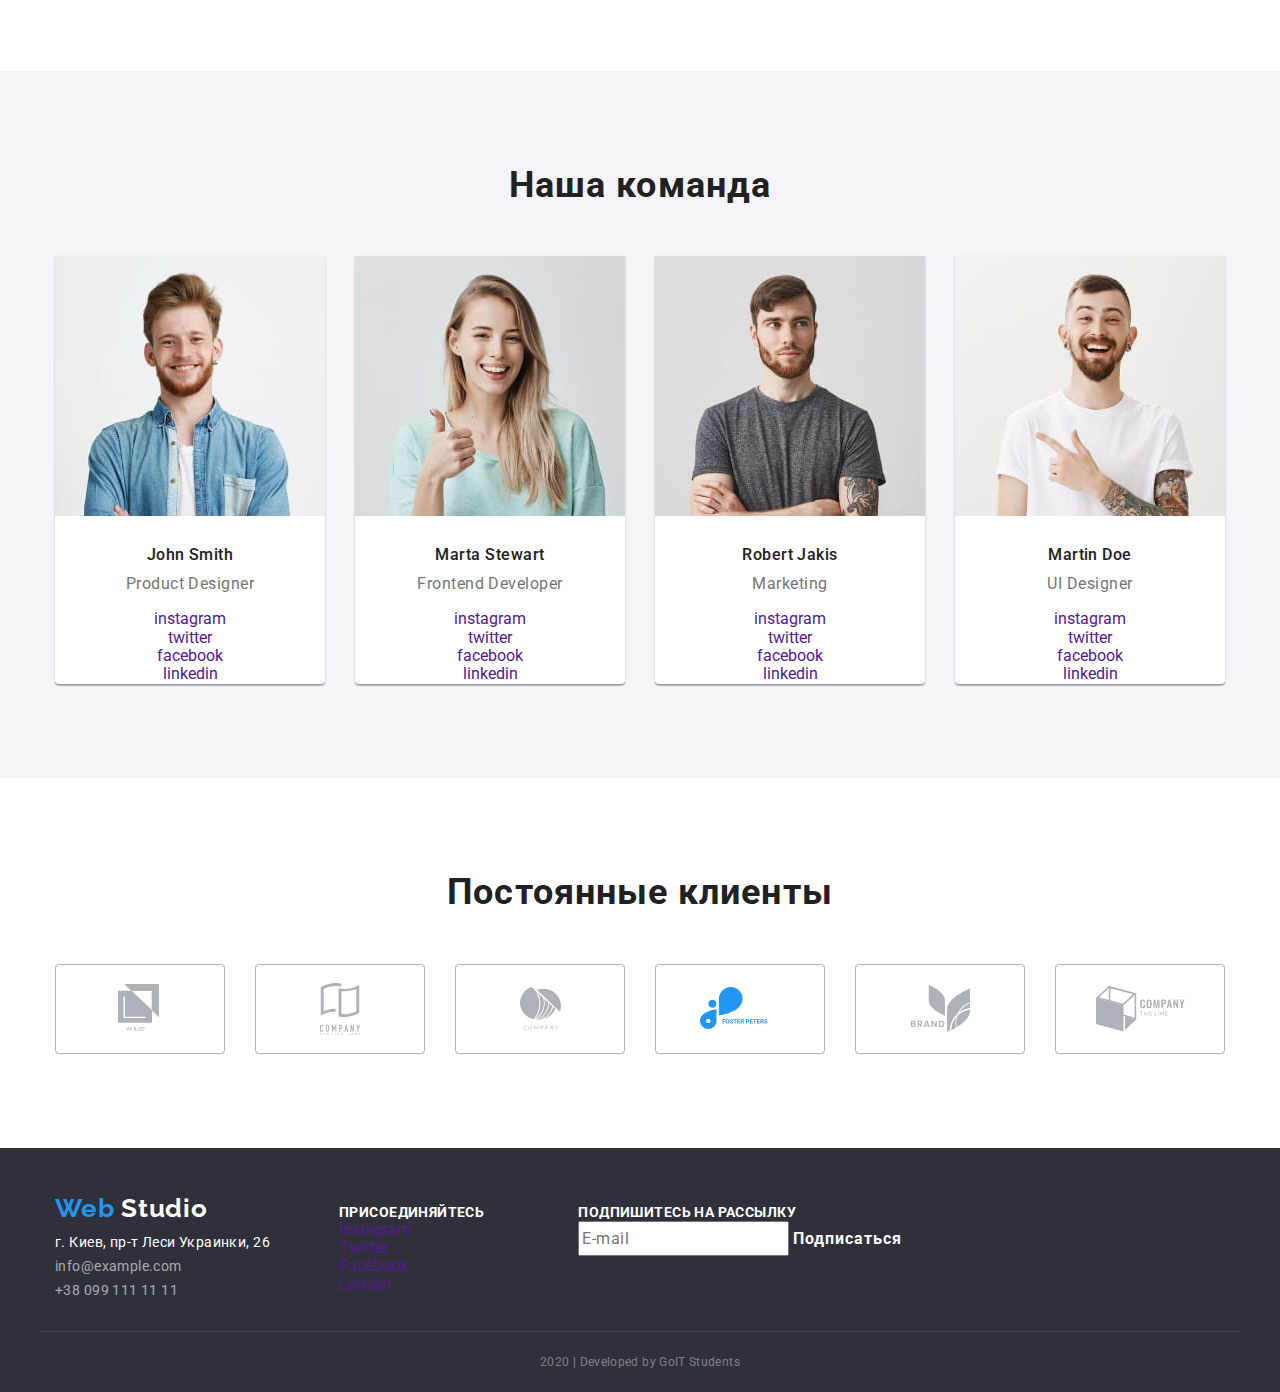
==== commit 14aaed13: "SVG для Наших преимуществ" ====
--- a/index.html
+++ b/index.html
@@ -55,7 +55,9 @@
         <ul class="conteiner advantages-list">
           <li>
             <div class="image-conteiner">
-              <img src="./images/antena.svg" alt="Антена" width="70" />
+              <svg class="advantages-icon">
+                <use href="./images/symbol-defs.svg#antena"></use>
+              </svg>
             </div>
             <h3>Внимание к деталям</h3>
             <p>
@@ -65,7 +67,9 @@
           </li>
           <li>
             <div class="image-conteiner">
-              <img src="./images/clock.svg" alt="Часы" width="70" />
+              <svg class="advantages-icon">
+                <use href="./images/symbol-defs.svg#clock"></use>
+              </svg>
             </div>
             <h3>Пунктуальность</h3>
             <p>
@@ -75,7 +79,9 @@
           </li>
           <li>
             <div class="image-conteiner">
-              <img src="./images/diagram.svg" alt="Диаграмма" width="70" />
+              <svg class="advantages-icon">
+                <use href="./images/symbol-defs.svg#diagram"></use>
+              </svg>
             </div>
             <h3>Планирование</h3>
             <p>
@@ -85,7 +91,9 @@
           </li>
           <li>
             <div class="image-conteiner">
-              <img src="./images/astronaut.svg" alt="Астронавт" width="70" />
+              <svg class="advantages-icon">
+                <use href="./images/symbol-defs.svg#astronaut"></use>
+              </svg>
             </div>
             <h3>Современные технологии</h3>
             <p>
--- a/css/styles.css
+++ b/css/styles.css
@@ -208,6 +208,9 @@
   background: #f5f4fa;
   margin-bottom: 30px;
 }
+.advantages-icon {
+  width: 70px;
+}
 .advantages-list img {
   display: block;
 }
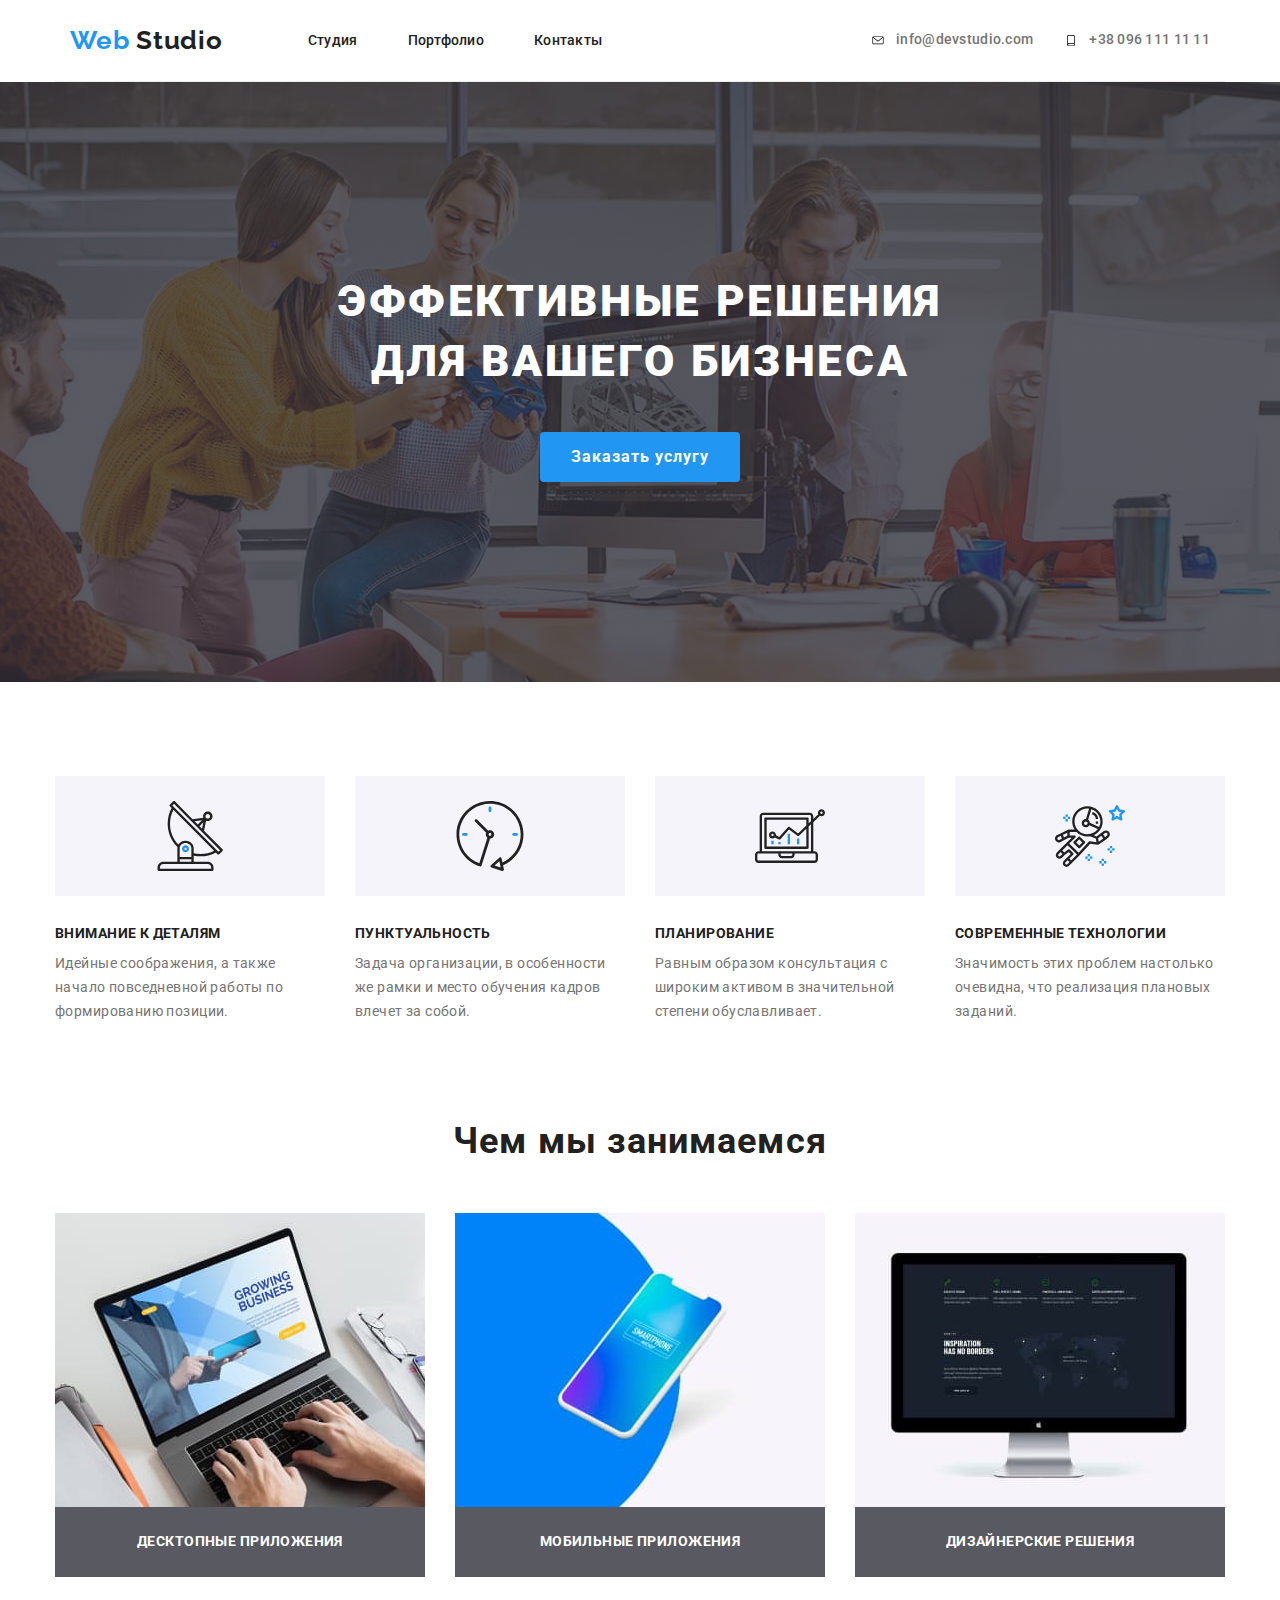
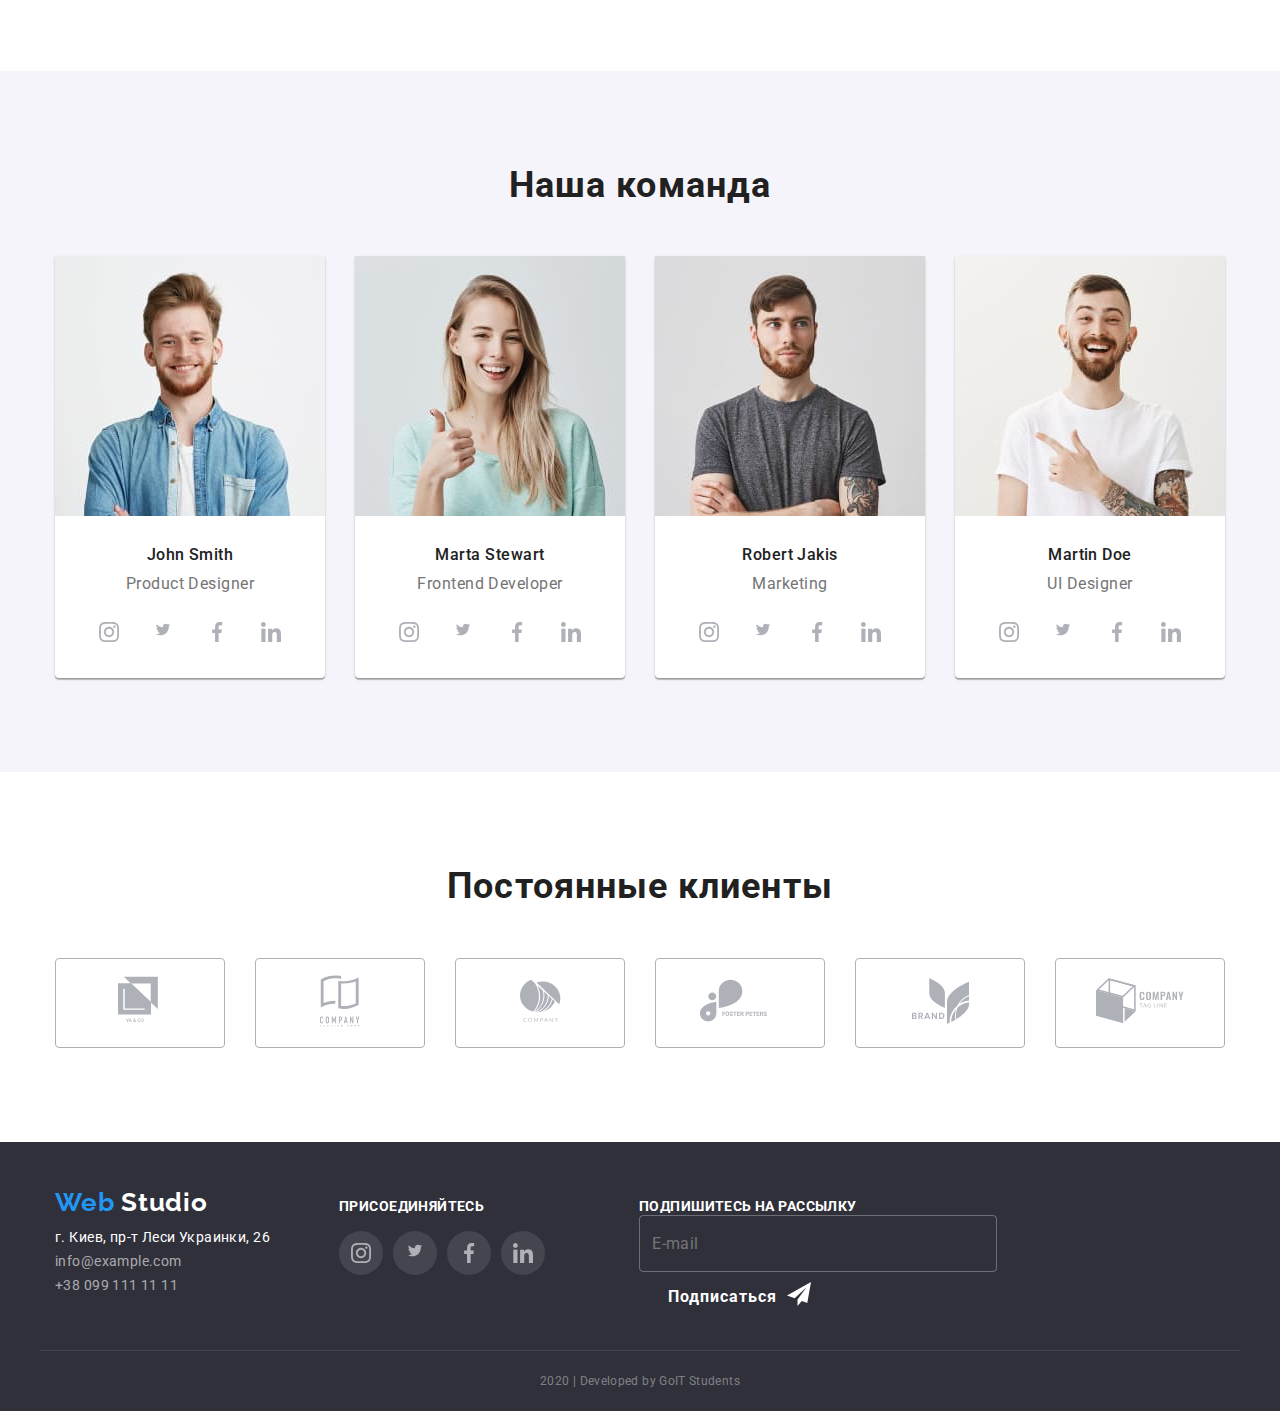
==== commit 8058c45b: "почти полностью первая стр" ====
--- a/index.html
+++ b/index.html
@@ -14,8 +14,8 @@
   <body>
     <!-- Топ линия -->
     <header>
-      <nav class="conteiner site-nav-main">
-        <div class="conteiner site-nav-secondary">
+      <nav class="container site-nav-main">
+        <div class="container site-nav-secondary">
           <a href="index.html" class="logo"
             ><span class="logo-firs-half">Web</span>
             <span class="logo-second-half">Studio</span>
@@ -28,12 +28,18 @@
             <li class="nav-list-item"><a href="">Контакты</a></li>
           </ul>
           <ul class="contacts">
-            <li>
+            <li class="contacts-item">
+              <svg class="our-mail-icon">
+                <use href="./images/symbol-defs.svg#envelope-hover"></use>
+              </svg>
               <a class="our-mail" href="mailto:info@devstudio.com"
                 >info@devstudio.com</a
               >
             </li>
-            <li>
+            <li class="contacts-item">
+              <svg class="our-mail-icon">
+                <use href="./images/symbol-defs.svg#smartphone"></use>
+              </svg>
               <a class="our-phone" href="tel:+38-096-111-11-11"
                 >+38 096 111 11 11</a
               >
@@ -52,9 +58,9 @@
       </div>
       <!-- Наши преимущества -->
       <section class="advantages-section">
-        <ul class="conteiner advantages-list">
+        <ul class="container advantages-list">
           <li>
-            <div class="image-conteiner">
+            <div class="image-container">
               <svg class="advantages-icon">
                 <use href="./images/symbol-defs.svg#antena"></use>
               </svg>
@@ -66,7 +72,7 @@
             </p>
           </li>
           <li>
-            <div class="image-conteiner">
+            <div class="image-container">
               <svg class="advantages-icon">
                 <use href="./images/symbol-defs.svg#clock"></use>
               </svg>
@@ -78,7 +84,7 @@
             </p>
           </li>
           <li>
-            <div class="image-conteiner">
+            <div class="image-container">
               <svg class="advantages-icon">
                 <use href="./images/symbol-defs.svg#diagram"></use>
               </svg>
@@ -90,7 +96,7 @@
             </p>
           </li>
           <li>
-            <div class="image-conteiner">
+            <div class="image-container">
               <svg class="advantages-icon">
                 <use href="./images/symbol-defs.svg#astronaut"></use>
               </svg>
@@ -105,7 +111,7 @@
       </section>
       <!-- Чем мы занимаемся -->
       <section class="what-do-we-do-section">
-        <div class="conteiner primery-what-do-we-do">
+        <div class="container primery-what-do-we-do">
           <h2 class="what-do-we-do-title">Чем мы занимаемся</h2>
 
           <ul class="what-do-we-do-list">
@@ -132,7 +138,7 @@
       </section>
       <!-- Наша команда -->
       <section class="our-team-section">
-        <div class="conteiner our-team">
+        <div class="container our-team">
           <h2 class="our-team-title">Наша команда</h2>
           <ul class="our-team-list" lang="en">
             <li class="our-team-item">
@@ -141,14 +147,39 @@
                 alt="John Smith's photo"
                 width="270"
               />
+
               <h3>John Smith</h3>
               <p>Product Designer</p>
               <!-- Социальные сети -->
               <ul class="networks">
-                <li><a href="">instagram</a></li>
-                <li><a href="">twitter</a></li>
-                <li><a href="">facebook</a></li>
-                <li><a href="">linkedin</a></li>
+                <li class="network-item">
+                  <a href="" class="networks-icon">
+                    <svg width="20" height="20">
+                      <use href="./images/symbol-defs.svg#instagram-2"></use>
+                    </svg>
+                  </a>
+                </li>
+                <li class="network-item">
+                  <a href="" class="networks-icon">
+                    <svg width="20" height="20">
+                      <use href="./images/symbol-defs.svg#twitter-1"></use>
+                    </svg>
+                  </a>
+                </li>
+                <li class="network-item">
+                  <a href="" class="networks-icon">
+                    <svg width="20" height="20">
+                      <use href="./images/symbol-defs.svg#facebook-1"></use>
+                    </svg>
+                  </a>
+                </li>
+                <li class="network-item">
+                  <a href="" class="networks-icon">
+                    <svg width="20" height="20">
+                      <use href="./images/symbol-defs.svg#linkedin-1"></use>
+                    </svg>
+                  </a>
+                </li>
               </ul>
             </li>
             <li class="our-team-item">
@@ -161,10 +192,34 @@
               <p>Frontend Developer</p>
               <!-- Социальные сети -->
               <ul class="networks">
-                <li><a href="">instagram</a></li>
-                <li><a href="">twitter</a></li>
-                <li><a href="">facebook</a></li>
-                <li><a href="">linkedin</a></li>
+                <li class="network-item">
+                  <a href="" class="networks-icon">
+                    <svg width="20" height="20">
+                      <use href="./images/symbol-defs.svg#instagram-2"></use>
+                    </svg>
+                  </a>
+                </li>
+                <li class="network-item">
+                  <a href="" class="networks-icon">
+                    <svg width="20" height="20">
+                      <use href="./images/symbol-defs.svg#twitter-1"></use>
+                    </svg>
+                  </a>
+                </li>
+                <li class="network-item">
+                  <a href="" class="networks-icon">
+                    <svg width="20" height="20">
+                      <use href="./images/symbol-defs.svg#facebook-1"></use>
+                    </svg>
+                  </a>
+                </li>
+                <li class="network-item">
+                  <a href="" class="networks-icon">
+                    <svg width="20" height="20">
+                      <use href="./images/symbol-defs.svg#linkedin-1"></use>
+                    </svg>
+                  </a>
+                </li>
               </ul>
             </li>
             <li class="our-team-item">
@@ -177,10 +232,34 @@
               <p>Marketing</p>
               <!-- Социальные сети -->
               <ul class="networks">
-                <li><a href="">instagram</a></li>
-                <li><a href="">twitter</a></li>
-                <li><a href="">facebook</a></li>
-                <li><a href="">linkedin</a></li>
+                <li class="network-item">
+                  <a href="" class="networks-icon">
+                    <svg width="20" height="20">
+                      <use href="./images/symbol-defs.svg#instagram-2"></use>
+                    </svg>
+                  </a>
+                </li>
+                <li class="network-item">
+                  <a href="" class="networks-icon">
+                    <svg width="20" height="20">
+                      <use href="./images/symbol-defs.svg#twitter-1"></use>
+                    </svg>
+                  </a>
+                </li>
+                <li class="network-item">
+                  <a href="" class="networks-icon">
+                    <svg width="20" height="20">
+                      <use href="./images/symbol-defs.svg#facebook-1"></use>
+                    </svg>
+                  </a>
+                </li>
+                <li class="network-item">
+                  <a href="" class="networks-icon">
+                    <svg width="20" height="20">
+                      <use href="./images/symbol-defs.svg#linkedin-1"></use>
+                    </svg>
+                  </a>
+                </li>
               </ul>
             </li>
             <li class="our-team-item">
@@ -193,49 +272,86 @@
               <p>UI Designer</p>
               <!-- Социальные сети -->
               <ul class="networks">
-                <li><a href="">instagram</a></li>
-                <li><a href="">twitter</a></li>
-                <li><a href="">facebook</a></li>
-                <li><a href="">linkedin</a></li>
+                <li class="network-item">
+                  <a href="" class="networks-icon">
+                    <svg width="20" height="20">
+                      <use href="./images/symbol-defs.svg#instagram-2"></use>
+                    </svg>
+                  </a>
+                </li>
+                <li class="network-item">
+                  <a href="" class="networks-icon">
+                    <svg width="20" height="20">
+                      <use href="./images/symbol-defs.svg#twitter-1"></use>
+                    </svg>
+                  </a>
+                </li>
+                <li class="network-item">
+                  <a href="" class="networks-icon">
+                    <svg width="20" height="20">
+                      <use href="./images/symbol-defs.svg#facebook-1"></use>
+                    </svg>
+                  </a>
+                </li>
+                <li class="network-item">
+                  <a href="" class="networks-icon">
+                    <svg width="20" height="20">
+                      <use href="./images/symbol-defs.svg#linkedin-1"></use>
+                    </svg>
+                  </a>
+                </li>
               </ul>
             </li>
           </ul>
         </div>
       </section>
       <!-- Постоянные клиенты -->
+
       <section class="cusnomer-section">
-        <div class="conteiner customer">
+        <div class="container customer">
           <h2 class="customer-title">Постоянные клиенты</h2>
           <ul class="customer-list">
             <li>
+              <a href="">
+                <svg class="customer-icon" width="44">
+                  <use href="./images/symbol-defs.svg#logo-1"></use>
+                </svg>
+              </a>
+            </li>
+            <li>
+              <a href="">
+                <svg class="customer-icon" width="40">
+                  <use href="./images/symbol-defs.svg#logo-2"></use>
+                </svg>
+              </a>
+            </li>
+            <li>
               <a href=""
-                ><img src="./images/our-clients/logo-1.svg" alt="логотип 1"
-              /></a>
+                ><svg class="customer-icon" width="41">
+                  <use href="./images/symbol-defs.svg#logo-3"></use>
+                </svg>
+              </a>
             </li>
             <li>
               <a href=""
-                ><img src="./images/our-clients/logo-2.svg" alt="логотип 2"
-              /></a>
+                ><svg class="customer-icon" width="80">
+                  <use href="./images/symbol-defs.svg#logo-4"></use>
+                </svg>
+              </a>
             </li>
             <li>
               <a href=""
-                ><img src="./images/our-clients/logo-3.svg" alt="логотип 3"
-              /></a>
+                ><svg class="customer-icon" width="57">
+                  <use href="./images/symbol-defs.svg#logo-5"></use>
+                </svg>
+              </a>
             </li>
             <li>
               <a href=""
-                ><img src="./images/our-clients/logo-4.svg" alt="логотип 4"
-              /></a>
-            </li>
-            <li>
-              <a href=""
-                ><img src="./images/our-clients/logo-5.svg" alt="логотип 5"
-              /></a>
-            </li>
-            <li>
-              <a href=""
-                ><img src="./images/our-clients/logo-6.svg" alt="логотип 6"
-              /></a>
+                ><svg class="customer-icon" width="88">
+                  <use href="./images/symbol-defs.svg#logo-6"></use>
+                </svg>
+              </a>
             </li>
           </ul>
         </div>
@@ -244,8 +360,9 @@
     <!-- Нижняя строка с контактами -->
     <footer>
       <section class="last-section">
-        <div class="conteiner last-box">
-          <div class="conteiner-logo&address">
+        <h2>Симантичный заголовок</h2>
+        <div class="container last-box">
+          <div class="container-logo&address">
             <p class="logo">
               <span class="logo-firs-half">Web</span>
               <span class="logo-seconf-half">Studio</span>
@@ -258,23 +375,52 @@
               </ul>
             </address>
           </div>
-          <div class="conteiner-join-us">
+          <div class="container-join-us">
             <p class="offer-to-join-us">Присоединяйтесь</p>
-            <ul>
-              <li><a href="">Instagram</a></li>
-              <li><a href="">Twitter</a></li>
-              <li><a href="">Facebook</a></li>
-              <li><a href="">Linkdin</a></li>
+            <ul class="networks">
+              <li class="network-item">
+                <a href="" class="join-us-networks-icon">
+                  <svg width="20" height="20">
+                    <use href="./images/symbol-defs.svg#instagram-2"></use>
+                  </svg>
+                </a>
+              </li>
+              <li class="network-item">
+                <a href="" class="join-us-networks-icon">
+                  <svg width="20" height="20">
+                    <use href="./images/symbol-defs.svg#twitter-1"></use>
+                  </svg>
+                </a>
+              </li>
+              <li class="network-item">
+                <a href="" class="join-us-networks-icon">
+                  <svg width="20" height="20">
+                    <use href="./images/symbol-defs.svg#facebook-1"></use>
+                  </svg>
+                </a>
+              </li>
+              <li class="network-item">
+                <a href="" class="join-us-networks-icon">
+                  <svg width="20" height="20">
+                    <use href="./images/symbol-defs.svg#linkedin-1"></use>
+                  </svg>
+                </a>
+              </li>
             </ul>
           </div>
-          <div class="conteiner-subscribe">
+          <div class="container-subscribe">
             <p class="offer-to-subscribe">Подпишитесь на рассылку</p>
             <input class="mail-sign" type="text" placeholder="E-mail" />
-            <a class="subscribe-link" href="">Подписаться</a>
+            <div class="container-subscribe-link">
+              <a class="subscribe-link" href="">Подписаться</a>
+              <svg class="subscribe-icon" width="24" height="24">
+                <use href="./images/symbol-defs.svg#icon-send"></use>
+              </svg>
+            </div>
           </div>
         </div>
       </section>
-      <div class="conteiner-developer">
+      <div class="container-developer">
         <p class="developer-information">2020 | Developed by GoIT Students</p>
       </div>
     </footer>
--- a/css/styles.css
+++ b/css/styles.css
@@ -89,13 +89,8 @@
 .nav-list-item:not(:last-child) {
   margin-right: 50px;
 }
-.contacts {
-  margin: 0;
-  padding: 0;
-  display: inline-flex;
-  margin-left: auto;
-}
-.conteiner {
+
+.container {
   padding-left: 15px;
   padding-right: 15px;
   width: 1200px;
@@ -113,29 +108,56 @@
   padding-bottom: 25px;
   border-bottom: 1px solid #ececec;
 }
+.contacts {
+  margin: 0;
+  padding: 0;
+  display: inline-flex;
+  margin-left: auto;
+}
+.contacts-item {
+  display: flex;
+  align-items: center;
+}
+.contacts-item:hover .our-mail,
+.contacts-item:hover .our-mail-icon,
+.contacts-item:focus .our-mail,
+.contacts-item:focus .our-mail-icon {
+  color: var(--accent-text-color);
+  fill: var(--accent-text-color);
+}
+.contacts-item:hover .our-phone,
+.contacts-item:hover .our-phone-icon,
+.contacts-item:focus .our-phone,
+.contacts-item:focus .our-phone-icon {
+  color: var(--accent-text-color);
+  fill: var(--accent-text-color);
+}
+
 .contacts .our-mail {
+  display: inline-block;
   margin-right: 30px;
   font-weight: 500;
   font-size: 14px;
   line-height: 1.14em;
   letter-spacing: 0.02em;
   color: #757575;
-}
-.contacts .our-mail:focus,
-.contacts .our-mail:hover {
-  color: var(--accent-text-color);
-}
+  margin-left: 10px;
+}
+
+.our-mail-icon {
+  width: 16px;
+  height: 11.2px;
+}
+
 .contacts .our-phone {
   font-weight: 500;
   font-size: 14px;
   line-height: 1.14em;
   letter-spacing: 0.02em;
   color: #757575;
-}
-.contacts .our-phone:focus,
-.contacts .our-phone:hover {
-  color: var(--accent-text-color);
-}
+  margin-left: 10px;
+}
+
 /* Главный банер */
 .hero-banner {
   max-width: 1600px;
@@ -200,7 +222,7 @@
   border-radius: 4px;
   width: 270px;
 }
-.image-conteiner {
+.image-container {
   display: flex;
   justify-content: center;
   align-items: center;
@@ -210,6 +232,7 @@
 }
 .advantages-icon {
   width: 70px;
+  height: 70px;
 }
 .advantages-list img {
   display: block;
@@ -332,8 +355,30 @@
   letter-spacing: 0.03em;
 }
 .networks {
+  display: flex;
+  justify-content: center;
   margin-top: 16px;
-}
+  margin-bottom: 24px;
+}
+
+.our-team-list .networks-icon {
+  display: block;
+  width: 44px;
+  height: 44px;
+  fill: #afb1b8;
+  padding: 12px;
+}
+
+.network-item:not(:first-child) {
+  margin-left: 10px;
+}
+.networks-icon:hover,
+.networks-icon:focus {
+  fill: var(--secondary-text-color);
+  background-color: var(--accent-text-color);
+  border-radius: 50%;
+}
+
 /* Постоянные клиенты */
 .cusnomer-section {
   padding-top: 94px;
@@ -359,8 +404,16 @@
 .customer-list li:not(:first-child) {
   margin-left: 30px;
 }
+.customer-list li:hover a,
+.customer-list li:focus a,
+.customer-list li:hover,
+.customer-list li:focus {
+  border-color: var(--accent-text-color);
+  fill: var(--accent-text-color);
+}
 .customer-list a {
   display: inline-block;
+  fill: #afb1b8;
 }
 .customer-title {
   margin: 0;
@@ -375,6 +428,9 @@
 
 footer {
   background: #2f303a;
+}
+.last-section h2 {
+  display: none;
 }
 .last-box {
   display: flex;
@@ -411,7 +467,7 @@
 .address-list a:hover {
   color: var(--accent-text-color);
 }
-.conteiner-join-us {
+.container-join-us {
   margin-left: 69px;
 }
 .offer-to-join-us {
@@ -423,7 +479,22 @@
   text-transform: uppercase;
   color: var(--secondary-text-color);
 }
-.conteiner-subscribe {
+.join-us-networks-icon {
+  display: block;
+  width: 44px;
+  height: 44px;
+  fill: #afb1b8;
+  padding: 12px;
+  background-color: rgba(255, 255, 255, 0.1);
+  border-radius: 50%;
+}
+.join-us-networks-icon:hover,
+.join-us-networks-icon:focus {
+  fill: var(--secondary-text-color);
+  background-color: var(--accent-text-color);
+  border-radius: 50%;
+}
+.container-subscribe {
   margin-left: 94px;
 }
 .offer-to-subscribe {
@@ -438,24 +509,43 @@
 
 .mail-sign {
   font-size: 16px;
-  line-height: 1.87em;
+  line-height: 0;
   letter-spacing: 0.03em;
   color: rgba(255, 255, 255, 0.6);
+  border: 1px solid rgba(255, 255, 255, 0.3);
+  border-radius: 4px;
+  padding-left: 12px;
+  padding-right: 12px;
+  padding-top: 18px;
+  padding-bottom: 18px;
+  background-color: inherit;
+  min-width: 358px;
 }
 
 .subscribe-link {
+  display: inline-block;
   font-weight: 700;
   font-size: 16px;
   line-height: 1.87em;
   letter-spacing: 0.06em;
   color: var(--secondary-text-color);
 }
+.subscribe-icon {
+  margin-left: 10px;
+}
+.container-subscribe-link {
+  display: flex;
+  flex-direction: row;
+  padding-top: 10px;
+  padding-bottom: 10px;
+  padding-left: 29px;
+}
 .subscribe-link:focus,
 .subscribe-link:hover {
   color: var(--accent-text-color);
 }
 
-.conteiner-developer {
+.container-developer {
   height: 60px;
   text-align: center;
   padding-top: 18px;
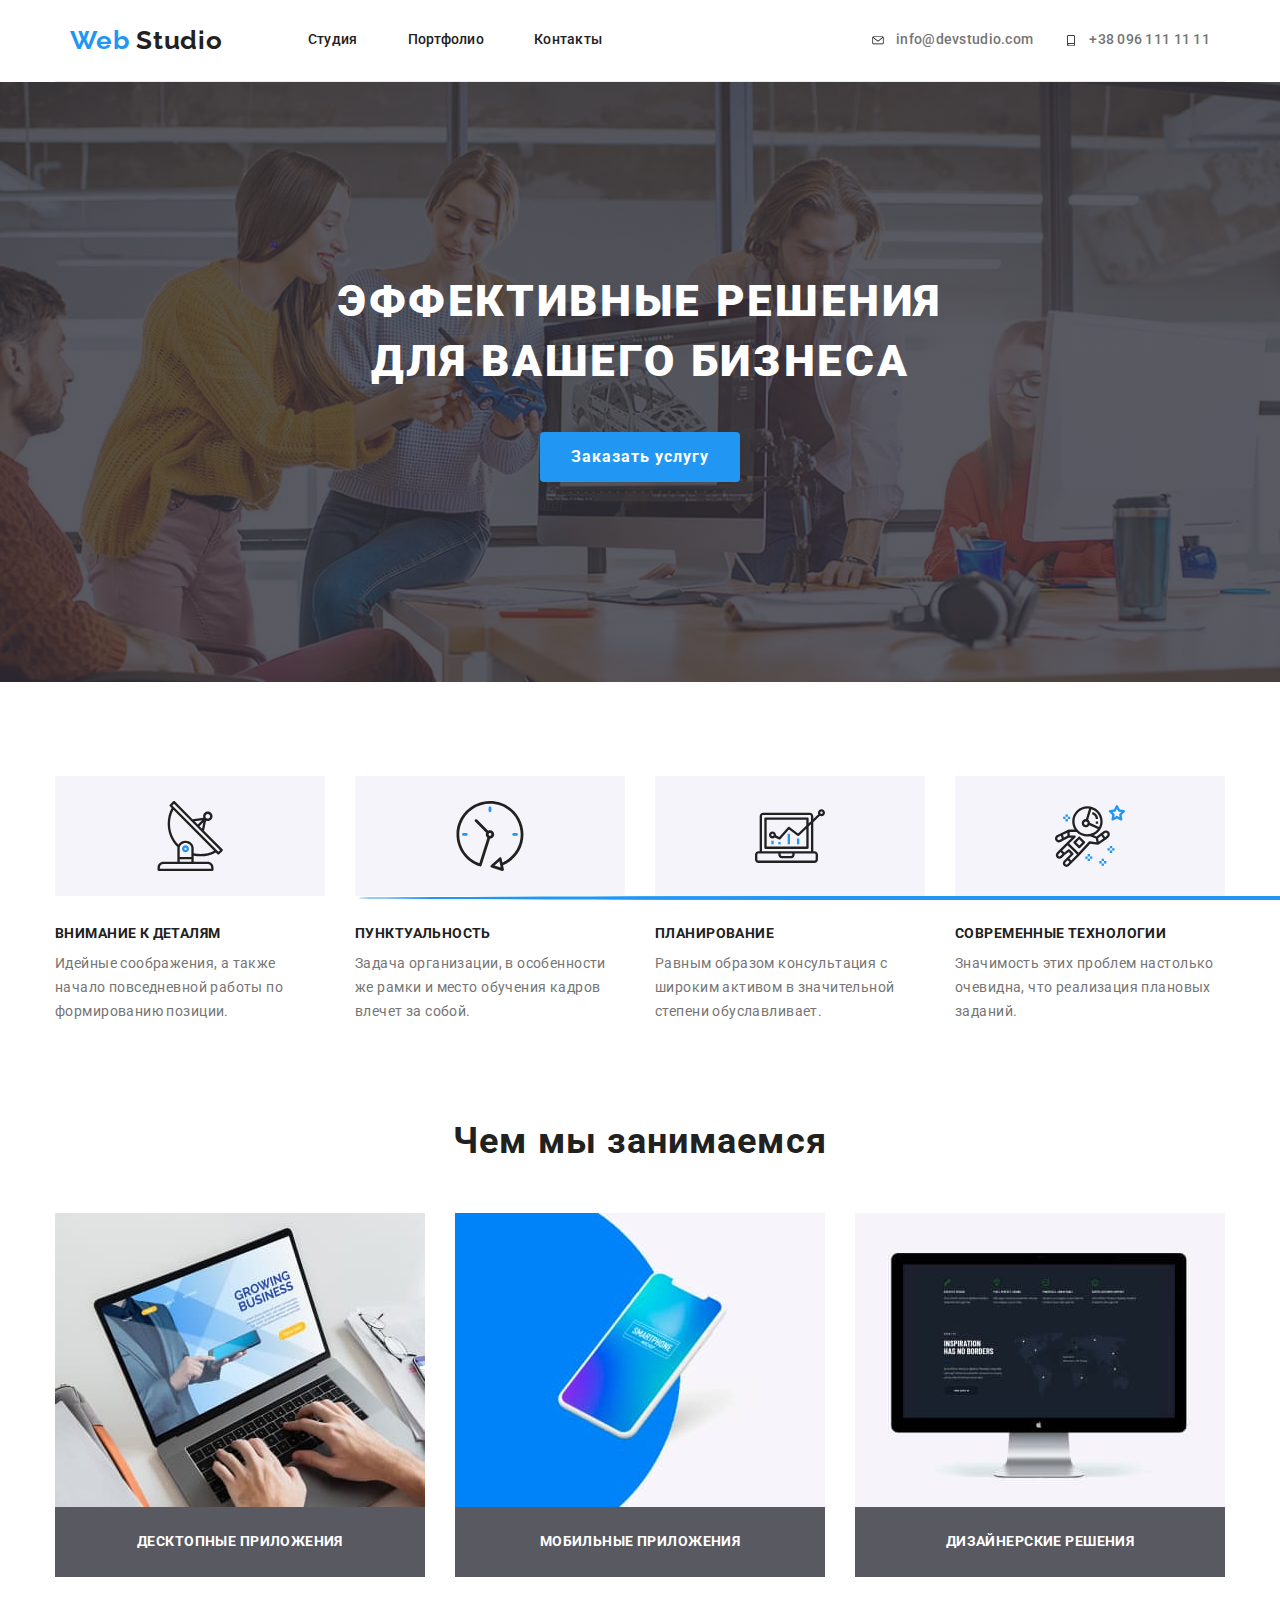
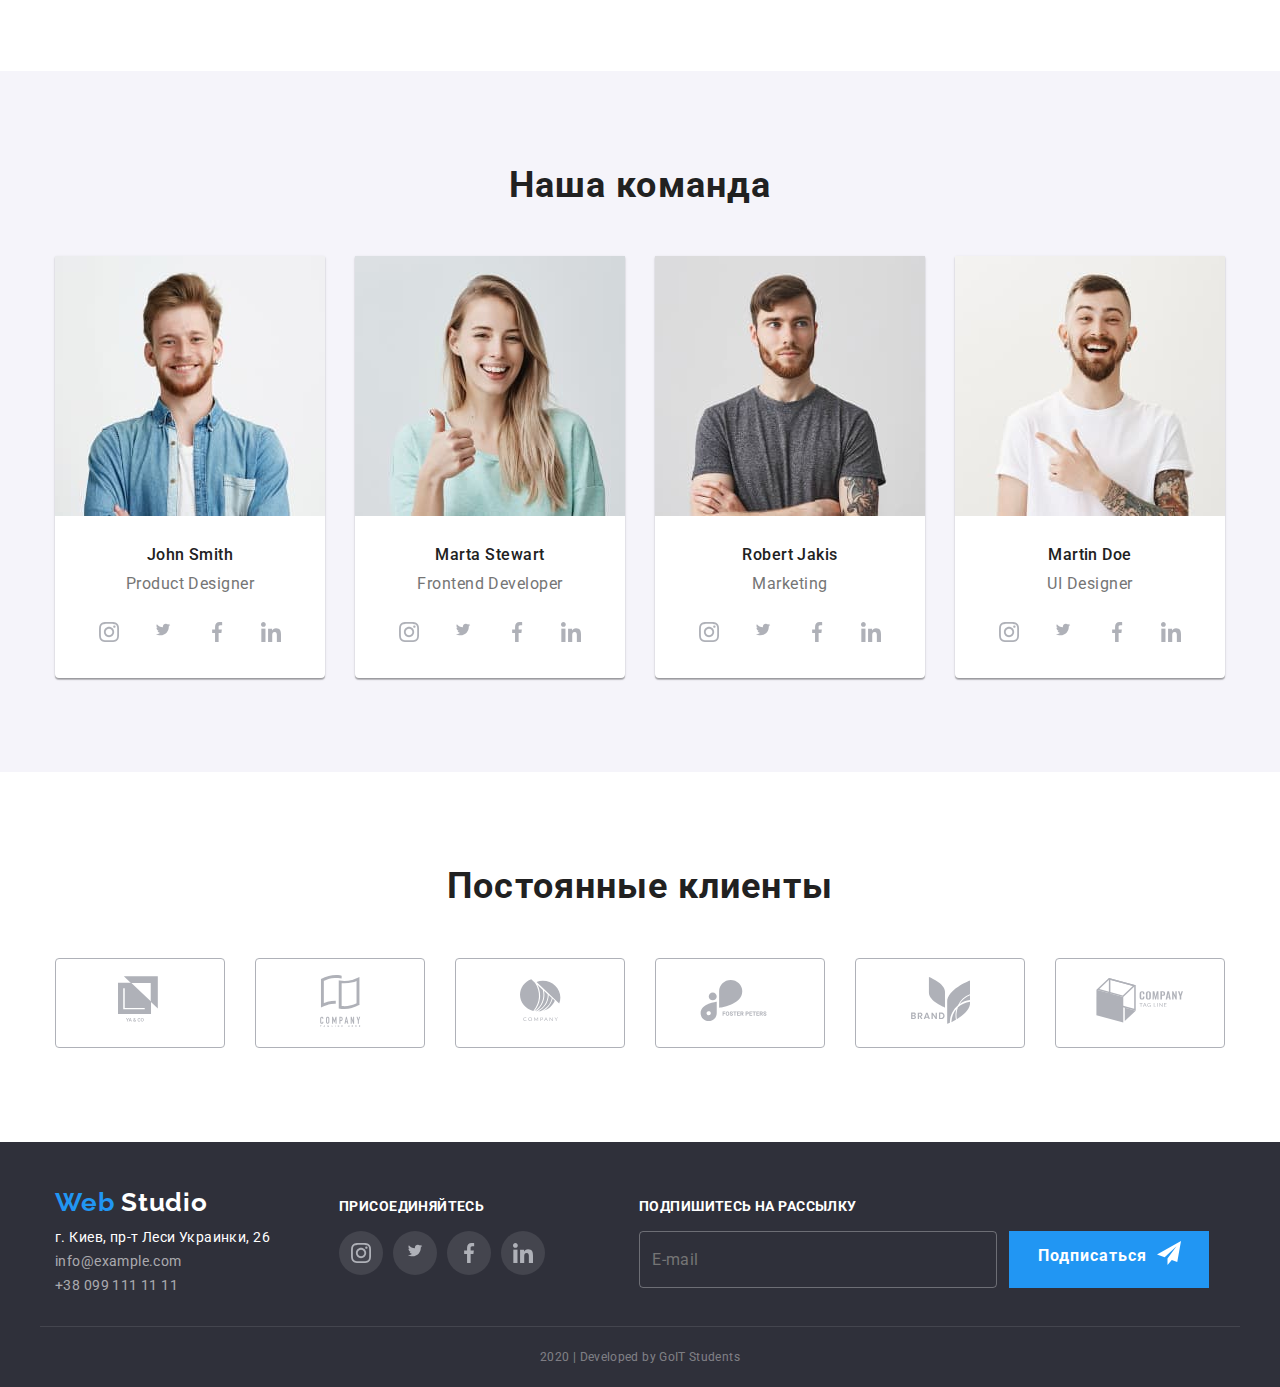
==== commit 2f6755e4: "все, кроме моментов" ====
--- a/index.html
+++ b/index.html
@@ -313,42 +313,42 @@
           <ul class="customer-list">
             <li>
               <a href="">
-                <svg class="customer-icon" width="44">
+                <svg class="customer-icon" width="44" height="49">
                   <use href="./images/symbol-defs.svg#logo-1"></use>
                 </svg>
               </a>
             </li>
             <li>
               <a href="">
-                <svg class="customer-icon" width="40">
+                <svg class="customer-icon" width="41" height="52">
                   <use href="./images/symbol-defs.svg#logo-2"></use>
                 </svg>
               </a>
             </li>
             <li>
               <a href=""
-                ><svg class="customer-icon" width="41">
+                ><svg class="customer-icon" width="41" height="42.6">
                   <use href="./images/symbol-defs.svg#logo-3"></use>
                 </svg>
               </a>
             </li>
             <li>
               <a href=""
-                ><svg class="customer-icon" width="80">
+                ><svg class="customer-icon" width="80" height="42">
                   <use href="./images/symbol-defs.svg#logo-4"></use>
                 </svg>
               </a>
             </li>
             <li>
               <a href=""
-                ><svg class="customer-icon" width="57">
+                ><svg class="customer-icon" width="59" height="47">
                   <use href="./images/symbol-defs.svg#logo-5"></use>
                 </svg>
               </a>
             </li>
             <li>
               <a href=""
-                ><svg class="customer-icon" width="88">
+                ><svg class="customer-icon" width="88" height="45">
                   <use href="./images/symbol-defs.svg#logo-6"></use>
                 </svg>
               </a>
@@ -410,12 +410,14 @@
           </div>
           <div class="container-subscribe">
             <p class="offer-to-subscribe">Подпишитесь на рассылку</p>
-            <input class="mail-sign" type="text" placeholder="E-mail" />
-            <div class="container-subscribe-link">
-              <a class="subscribe-link" href="">Подписаться</a>
-              <svg class="subscribe-icon" width="24" height="24">
-                <use href="./images/symbol-defs.svg#icon-send"></use>
-              </svg>
+            <div class="secondary-container-subscribe">
+              <input class="mail-sign" type="text" placeholder="E-mail" />
+              <div class="container-subscribe-link">
+                <a class="subscribe-link" href="">Подписаться</a>
+                <svg class="subscribe-icon" width="24" height="24">
+                  <use href="./images/symbol-defs.svg#icon-send"></use>
+                </svg>
+              </div>
             </div>
           </div>
         </div>
--- a/css/styles.css
+++ b/css/styles.css
@@ -86,8 +86,20 @@
   margin: 0;
   margin-left: 85px;
 }
+.nav-list-item {
+  display: flex;
+}
 .nav-list-item:not(:last-child) {
   margin-right: 50px;
+}
+.nav-list-item a::after {
+  content: "";
+  position: absolute;
+  bottom: 0;
+  height: 4px;
+  width: 100%;
+  background-color: var(--accent-text-color);
+  border-radius: 50%;
 }
 
 .container {
@@ -165,7 +177,9 @@
   text-align: center;
   padding-top: 190px;
   padding-bottom: 200px;
-  background: rgba(47, 48, 58, 0.8);
+  margin-left: auto;
+  margin-right: auto;
+  background: rgba(73, 86, 223, 0.8);
   background-image: linear-gradient(
       rgba(47, 48, 58, 0.8),
       rgba(47, 48, 58, 0.8)
@@ -203,7 +217,7 @@
 }
 .hero-link:focus,
 .hero-link:hover {
-  color: var(--accent-text-color);
+  box-shadow: 4px 4px 4px var(--title-text-color);
 }
 /* Наши преимущества */
 .advantages-section {
@@ -470,6 +484,9 @@
 .container-join-us {
   margin-left: 69px;
 }
+.container-join-us .networks {
+  margin-bottom: 0px;
+}
 .offer-to-join-us {
   margin: 0;
   font-weight: 700;
@@ -495,7 +512,13 @@
   border-radius: 50%;
 }
 .container-subscribe {
+  display: flex;
+  flex-direction: column;
   margin-left: 94px;
+}
+.secondary-container-subscribe {
+  display: flex;
+  margin-top: 16px;
 }
 .offer-to-subscribe {
   margin: 0;
@@ -532,18 +555,29 @@
 }
 .subscribe-icon {
   margin-left: 10px;
+  fill: var(--secondary-text-color);
 }
 .container-subscribe-link {
+  margin-left: 12px;
+  min-width: 200px;
   display: flex;
   flex-direction: row;
   padding-top: 10px;
   padding-bottom: 10px;
   padding-left: 29px;
-}
-.subscribe-link:focus,
-.subscribe-link:hover {
-  color: var(--accent-text-color);
-}
+  background-color: var(--accent-text-color);
+}
+.container-subscribe-link:focus,
+.container-subscribe-link:hover {
+  box-shadow: 4px 4px 4px black;
+}
+/*.container-subscribe-link:focus .subscribe-link,
+.container-subscribe-link:focus .subscribe-icon,
+.container-subscribe-link:hover .subscribe-link,
+.container-subscribe-link:hover .subscribe-icon {
+  color: var(--accent-text-color);
+  fill: var(--accent-text-color);
+}*/
 
 .container-developer {
   height: 60px;
